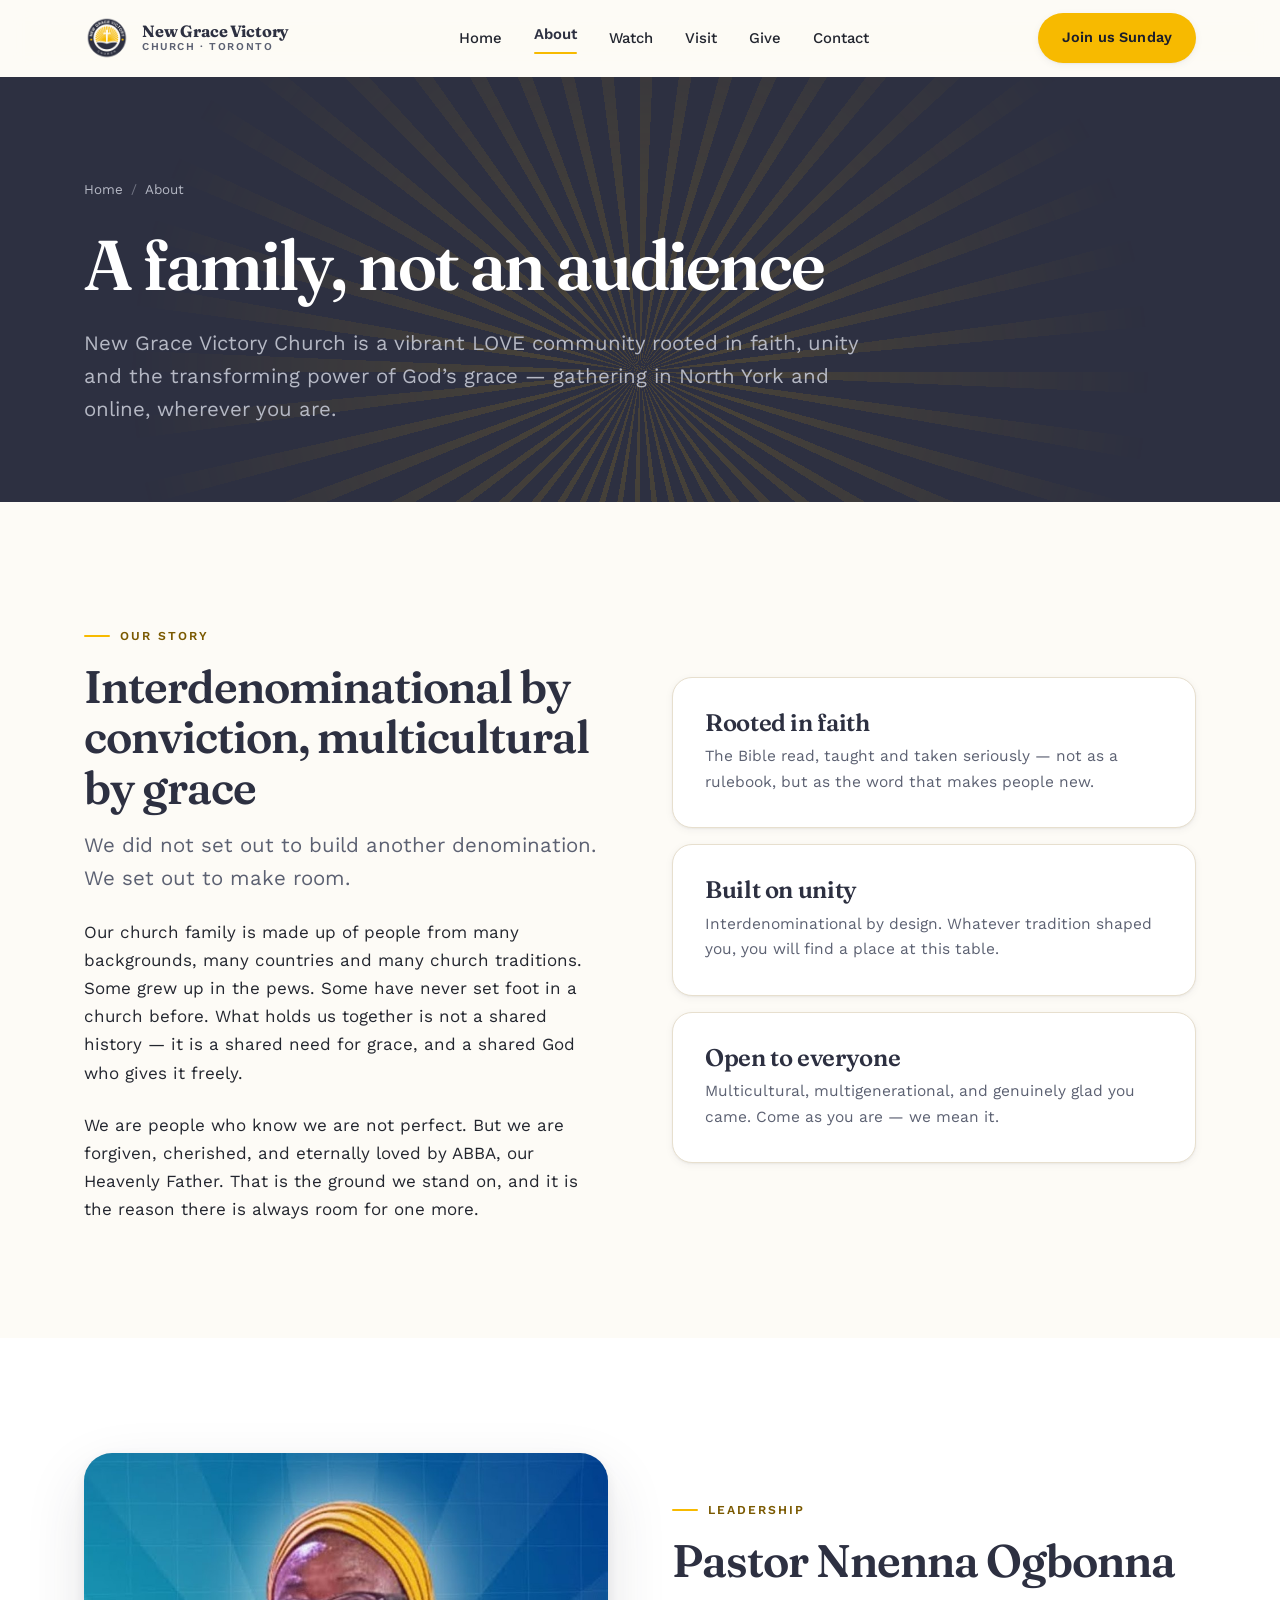
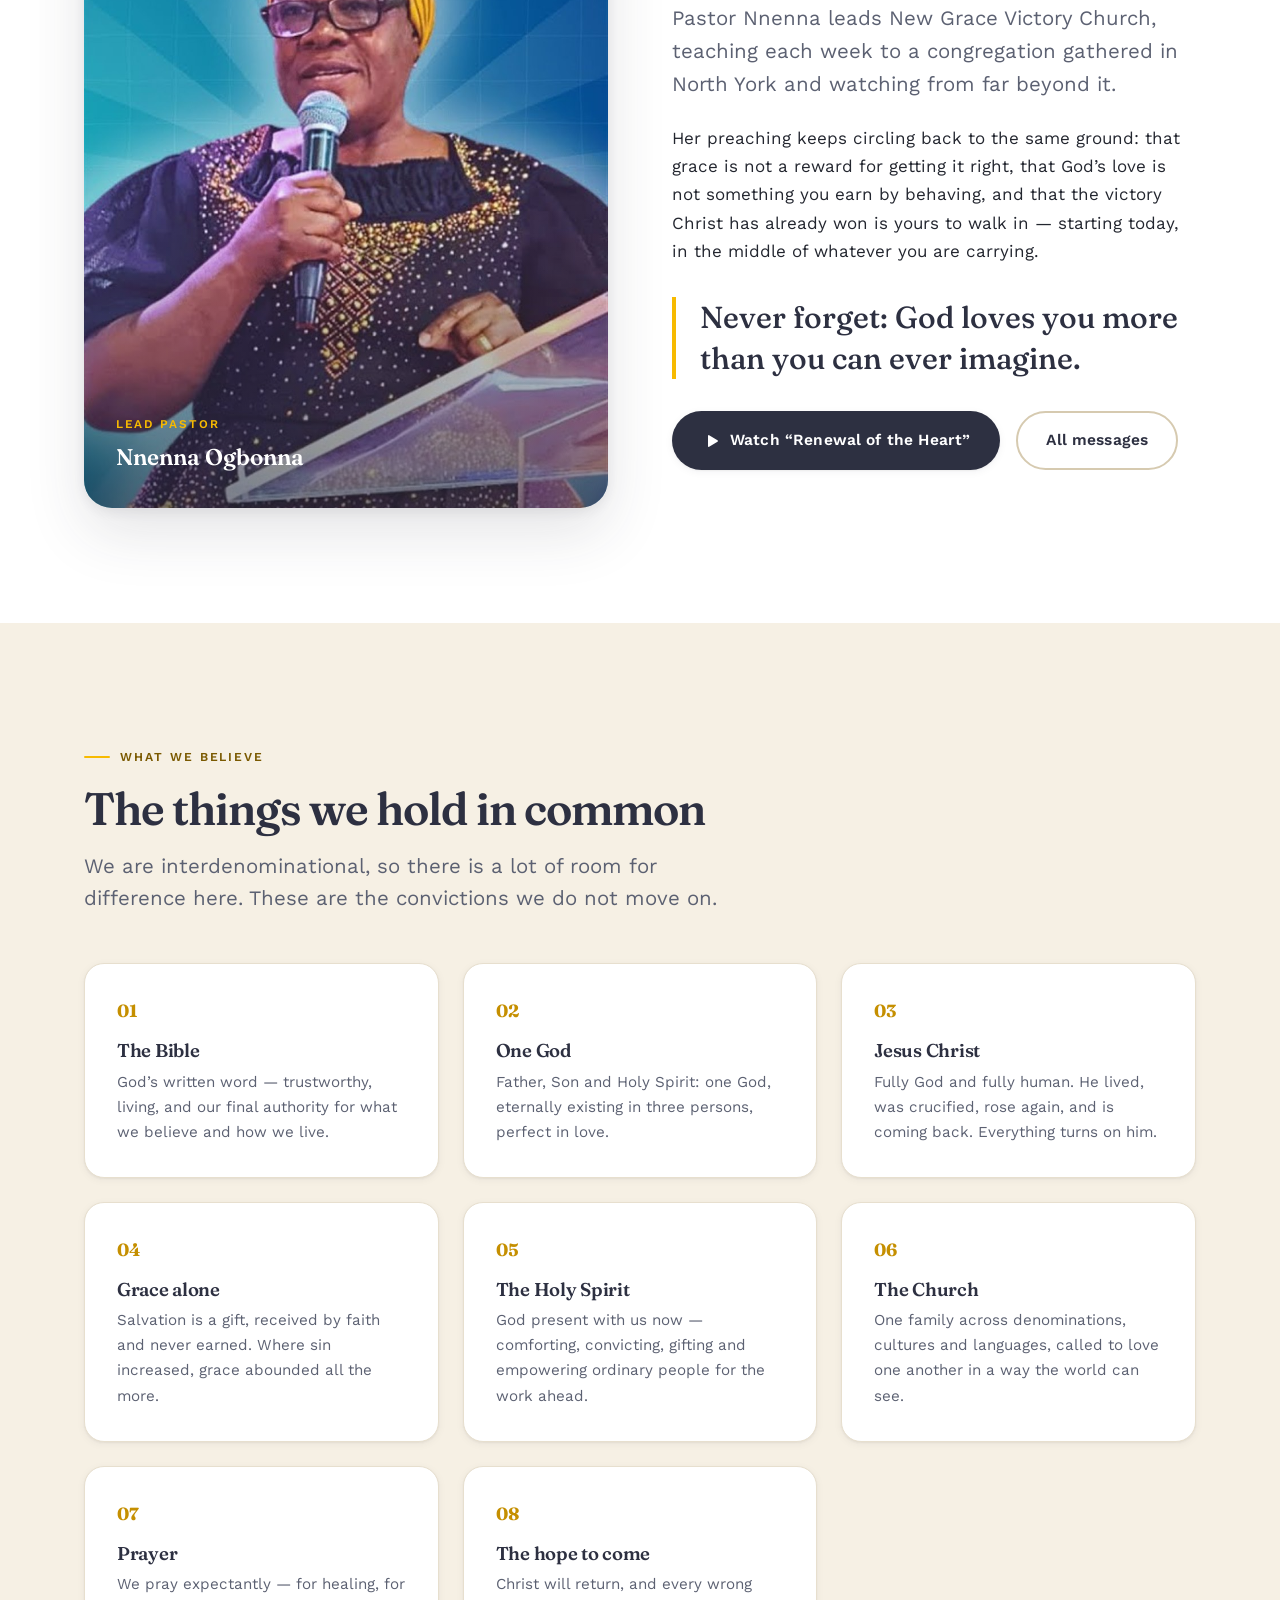
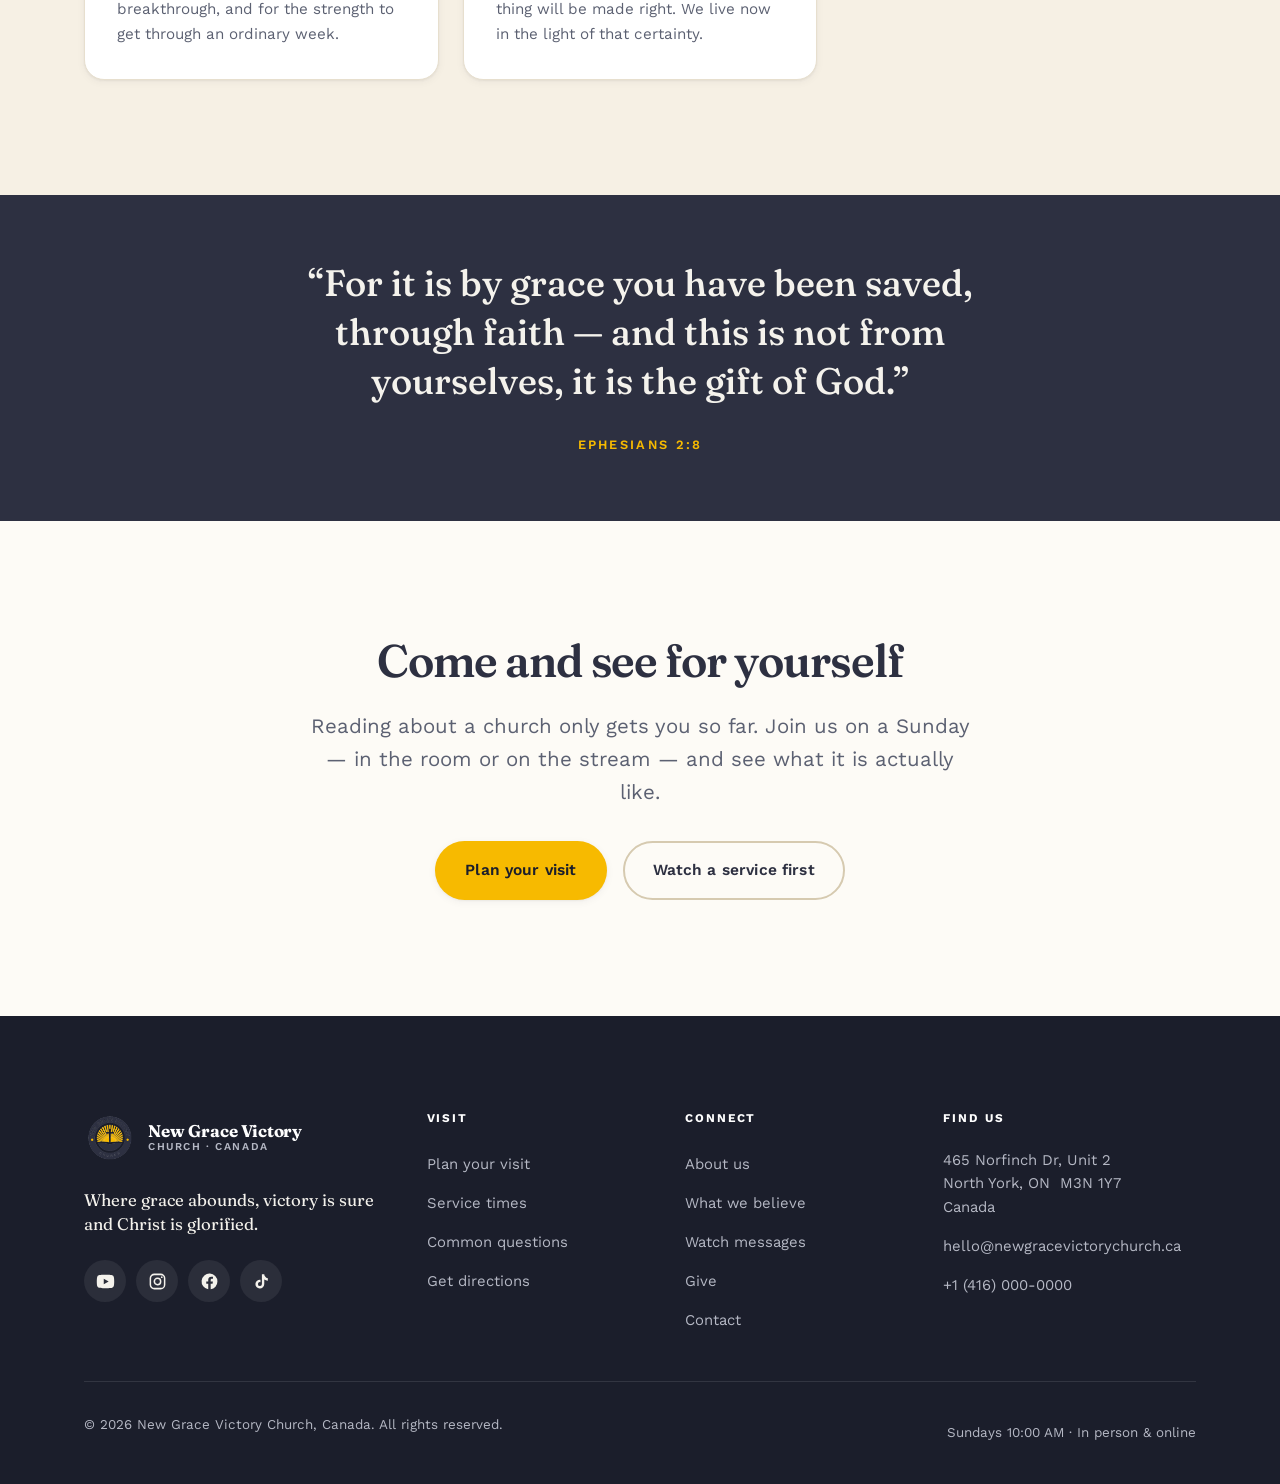
==== about.html @ 26e49e41 "Build the church a website New Grace Victory Church had four social accounts and nowhere to send som" ====
<!DOCTYPE html>
<html lang="en-CA">
<head>
<meta charset="utf-8">
<meta name="viewport" content="width=device-width, initial-scale=1">
<title>About Us | New Grace Victory Church</title>
<meta name="description" content="New Grace Victory Church is an interdenominational, multicultural family in North York, Toronto, led by Pastor Nnenna Ogbonna. Read our story and what we believe.">
<link rel="canonical" href="https://newgracevictorychurch.ca/about.html">

<meta property="og:type" content="website">
<meta property="og:site_name" content="New Grace Victory Church">
<meta property="og:title" content="About Us | New Grace Victory Church">
<meta property="og:description" content="A vibrant LOVE community rooted in faith, unity and the transforming power of God's grace - in North York, Toronto.">
<meta property="og:url" content="https://newgracevictorychurch.ca/about.html">
<meta property="og:image" content="https://newgracevictorychurch.ca/assets/og-image.jpg">
<meta name="twitter:card" content="summary_large_image">

<link rel="icon" href="assets/favicon.svg" type="image/svg+xml">
<link rel="apple-touch-icon" href="assets/logo.png">
<meta name="theme-color" content="#2D3041">

<link rel="preconnect" href="https://fonts.googleapis.com">
<link rel="preconnect" href="https://fonts.gstatic.com" crossorigin>
<link rel="stylesheet" href="https://fonts.googleapis.com/css2?family=Fraunces:opsz,wght@9..144,400;9..144,500;9..144,600;9..144,700&family=Work+Sans:wght@400;500;600;700&display=swap">
<link rel="stylesheet" href="css/styles.css">
</head>
<body>

<a class="skip-link" href="#main">Skip to content</a>

<header class="site-header">
  <div class="wrap">
    <nav class="nav" aria-label="Main">
      <a class="brand" href="index.html">
        <img src="assets/logo.png" alt="New Grace Victory Church" width="46" height="46">
        <span class="brand-text">
          <span class="brand-name">New Grace Victory</span>
          <span class="brand-sub">Church &middot; Toronto</span>
        </span>
      </a>
      <button class="nav-toggle" type="button" aria-expanded="false" aria-controls="nav-links">
        <span class="visually-hidden">Menu</span>
        <svg class="icon-open" viewBox="0 0 24 24" fill="none" stroke="currentColor" stroke-width="2" stroke-linecap="round" aria-hidden="true"><path d="M4 7h16M4 12h16M4 17h16"/></svg>
        <svg class="icon-close" viewBox="0 0 24 24" fill="none" stroke="currentColor" stroke-width="2" stroke-linecap="round" aria-hidden="true"><path d="M6 6l12 12M18 6L6 18"/></svg>
      </button>
      <ul class="nav-links" id="nav-links">
        <li><a href="index.html">Home</a></li>
        <li><a href="about.html" aria-current="page">About</a></li>
        <li><a href="sermons.html">Watch</a></li>
        <li><a href="visit.html">Visit</a></li>
        <li><a href="give.html">Give</a></li>
        <li><a href="contact.html">Contact</a></li>
        <li class="nav-mobile-cta"><a class="btn btn--gold" href="visit.html">Join us Sunday</a></li>
      </ul>
      <div class="nav-cta"><a class="btn btn--gold" href="visit.html">Join us Sunday</a></div>
    </nav>
  </div>
</header>

<main id="main">

  <section class="page-hero">
    <div class="wrap">
      <p class="crumbs"><a href="index.html">Home</a><span>/</span>About</p>
      <h1>A family, not an audience</h1>
      <p class="lede">
        New Grace Victory Church is a vibrant LOVE community rooted in faith, unity and
        the transforming power of God&rsquo;s grace &mdash; gathering in North York and
        online, wherever you are.
      </p>
    </div>
  </section>

  <!-- ============================ STORY =========================== -->
  <section class="section">
    <div class="wrap">
      <div class="split">
        <div class="reveal">
          <p class="eyebrow">Our story</p>
          <h2>Interdenominational by conviction, multicultural by grace</h2>
          <p class="lede">
            We did not set out to build another denomination. We set out to make room.
          </p>
          <p class="mt-4">
            Our church family is made up of people from many backgrounds, many countries and
            many church traditions. Some grew up in the pews. Some have never set foot in a
            church before. What holds us together is not a shared history &mdash; it is a
            shared need for grace, and a shared God who gives it freely.
          </p>
          <p class="mt-4">
            We are people who know we are not perfect. But we are forgiven, cherished, and
            eternally loved by ABBA, our Heavenly Father. That is the ground we stand on, and
            it is the reason there is always room for one more.
          </p>
        </div>

        <div class="reveal" data-delay="1">
          <div class="grid" style="gap:var(--space-3)">
            <div class="card card--hover">
              <h3>Rooted in faith</h3>
              <p>The Bible read, taught and taken seriously &mdash; not as a rulebook, but as the word that makes people new.</p>
            </div>
            <div class="card card--hover">
              <h3>Built on unity</h3>
              <p>Interdenominational by design. Whatever tradition shaped you, you will find a place at this table.</p>
            </div>
            <div class="card card--hover">
              <h3>Open to everyone</h3>
              <p>Multicultural, multigenerational, and genuinely glad you came. Come as you are &mdash; we mean it.</p>
            </div>
          </div>
        </div>
      </div>
    </div>
  </section>

  <!-- =========================== PASTOR =========================== -->
  <section class="section section--paper">
    <div class="wrap">
      <div class="split split--reverse">
        <div class="reveal">
          <p class="eyebrow">Leadership</p>
          <h2>Pastor Nnenna Ogbonna</h2>
          <p class="lede">
            Pastor Nnenna leads New Grace Victory Church, teaching each week to a congregation
            gathered in North York and watching from far beyond it.
          </p>
          <p class="mt-4">
            Her preaching keeps circling back to the same ground: that grace is not a reward
            for getting it right, that God&rsquo;s love is not something you earn by behaving,
            and that the victory Christ has already won is yours to walk in &mdash; starting today,
            in the middle of whatever you are carrying.
          </p>
          <blockquote class="pullquote mt-5">
            Never forget: God loves you more than you can ever imagine.
          </blockquote>
          <div class="btn-row mt-5">
            <a class="btn btn--navy" href="https://www.youtube.com/watch?v=hyotY_6JX_c" target="_blank" rel="noopener">
              <svg viewBox="0 0 24 24" fill="currentColor" aria-hidden="true"><path d="M8 5.14v13.72a1 1 0 0 0 1.52.86l11.14-6.86a1 1 0 0 0 0-1.72L9.52 4.28A1 1 0 0 0 8 5.14Z"/></svg>
              Watch &ldquo;Renewal of the Heart&rdquo;
            </a>
            <a class="btn btn--ghost" href="sermons.html">All messages</a>
          </div>
        </div>

        <figure class="portrait reveal" data-delay="1" style="margin:0">
          <img src="assets/pastor-nnenna.jpg"
               alt="Pastor Nnenna Ogbonna preaching, holding a microphone"
               width="922" height="1200" loading="lazy">
          <figcaption class="portrait-caption">
            <p class="role">Lead Pastor</p>
            <p class="name">Nnenna Ogbonna</p>
          </figcaption>
        </figure>
      </div>
    </div>
  </section>

  <!-- ========================== BELIEFS =========================== -->
  <section class="section section--deep" id="beliefs">
    <div class="wrap">
      <div class="section-head reveal">
        <p class="eyebrow">What we believe</p>
        <h2>The things we hold in common</h2>
        <p class="lede">
          We are interdenominational, so there is a lot of room for difference here.
          These are the convictions we do not move on.
        </p>
      </div>

      <div class="beliefs reveal" data-delay="1">
        <div class="belief">
          <h3>The Bible</h3>
          <p>God&rsquo;s written word &mdash; trustworthy, living, and our final authority for what we believe and how we live.</p>
        </div>
        <div class="belief">
          <h3>One God</h3>
          <p>Father, Son and Holy Spirit: one God, eternally existing in three persons, perfect in love.</p>
        </div>
        <div class="belief">
          <h3>Jesus Christ</h3>
          <p>Fully God and fully human. He lived, was crucified, rose again, and is coming back. Everything turns on him.</p>
        </div>
        <div class="belief">
          <h3>Grace alone</h3>
          <p>Salvation is a gift, received by faith and never earned. Where sin increased, grace abounded all the more.</p>
        </div>
        <div class="belief">
          <h3>The Holy Spirit</h3>
          <p>God present with us now &mdash; comforting, convicting, gifting and empowering ordinary people for the work ahead.</p>
        </div>
        <div class="belief">
          <h3>The Church</h3>
          <p>One family across denominations, cultures and languages, called to love one another in a way the world can see.</p>
        </div>
        <div class="belief">
          <h3>Prayer</h3>
          <p>We pray expectantly &mdash; for healing, for breakthrough, and for the strength to get through an ordinary week.</p>
        </div>
        <div class="belief">
          <h3>The hope to come</h3>
          <p>Christ will return, and every wrong thing will be made right. We live now in the light of that certainty.</p>
        </div>
      </div>
    </div>
  </section>

  <!-- ========================== SCRIPTURE ========================= -->
  <section class="section section--tight section--navy">
    <div class="wrap">
      <div class="verse reveal">
        <blockquote>
          &ldquo;For it is by grace you have been saved, through faith &mdash;
          and this is not from yourselves, it is the gift of God.&rdquo;
        </blockquote>
        <cite>Ephesians 2:8</cite>
      </div>
    </div>
  </section>

  <!-- ============================= CTA ============================ -->
  <section class="section">
    <div class="wrap wrap--narrow text-center reveal">
      <h2>Come and see for yourself</h2>
      <p class="lede mt-4">
        Reading about a church only gets you so far. Join us on a Sunday &mdash;
        in the room or on the stream &mdash; and see what it is actually like.
      </p>
      <div class="btn-row mt-5" style="justify-content:center">
        <a class="btn btn--gold" href="visit.html">Plan your visit</a>
        <a class="btn btn--ghost" href="sermons.html">Watch a service first</a>
      </div>
    </div>
  </section>

</main>

<footer class="site-footer">
  <div class="wrap">
    <div class="footer-grid">
      <div>
        <a class="footer-brand" href="index.html">
          <img src="assets/logo.png" alt="" width="52" height="52">
          <span class="brand-text">
            <span class="brand-name">New Grace Victory</span>
            <span class="brand-sub">Church &middot; Canada</span>
          </span>
        </a>
        <p class="footer-tagline">Where grace abounds, victory is sure and Christ is glorified.</p>
        <div class="socials">
          <a data-social="youtube" href="https://www.youtube.com/@NewGraceVictoryChurch" target="_blank" rel="noopener" aria-label="YouTube">
            <svg viewBox="0 0 24 24" fill="currentColor" aria-hidden="true"><path d="M23 12s0-3.9-.5-5.7a3 3 0 0 0-2.1-2.1C18.6 3.6 12 3.6 12 3.6s-6.6 0-8.4.6A3 3 0 0 0 1.5 6.3C1 8.1 1 12 1 12s0 3.9.5 5.7a3 3 0 0 0 2.1 2.1c1.8.6 8.4.6 8.4.6s6.6 0 8.4-.6a3 3 0 0 0 2.1-2.1C23 15.9 23 12 23 12ZM9.8 15.5v-7l6.2 3.5-6.2 3.5Z"/></svg>
          </a>
          <a data-social="instagram" href="https://www.instagram.com/newgracevictorychurch/" target="_blank" rel="noopener" aria-label="Instagram">
            <svg viewBox="0 0 24 24" fill="none" stroke="currentColor" stroke-width="1.9" aria-hidden="true"><rect x="3" y="3" width="18" height="18" rx="5"/><circle cx="12" cy="12" r="4"/><circle cx="17.4" cy="6.6" r="1.1" fill="currentColor" stroke="none"/></svg>
          </a>
          <a data-social="facebook" href="https://www.facebook.com/NewGraceVictoryChurch/" target="_blank" rel="noopener" aria-label="Facebook">
            <svg viewBox="0 0 24 24" fill="currentColor" aria-hidden="true"><path d="M22 12a10 10 0 1 0-11.6 9.9v-7H7.9V12h2.5V9.8c0-2.5 1.5-3.9 3.8-3.9 1.1 0 2.2.2 2.2.2v2.5h-1.3c-1.2 0-1.6.8-1.6 1.6V12h2.8l-.4 2.9h-2.4v7A10 10 0 0 0 22 12Z"/></svg>
          </a>
          <a data-social="tiktok" href="https://www.tiktok.com/@newgracevictorychurch" target="_blank" rel="noopener" aria-label="TikTok">
            <svg viewBox="0 0 24 24" fill="currentColor" aria-hidden="true"><path d="M16.6 5.8a4.8 4.8 0 0 1-1.1-3.1h-3v12.6a2.5 2.5 0 1 1-1.8-2.4V9.8a5.6 5.6 0 1 0 4.8 5.5V9.6a7.8 7.8 0 0 0 4.5 1.4V8a4.8 4.8 0 0 1-3.4-2.2Z"/></svg>
          </a>
        </div>
      </div>

      <div>
        <h4>Visit</h4>
        <ul class="footer-list">
          <li><a href="visit.html">Plan your visit</a></li>
          <li><a href="visit.html#times">Service times</a></li>
          <li><a href="visit.html#faq">Common questions</a></li>
          <li><a data-site="directions" href="https://www.google.com/maps/search/?api=1&amp;query=465+Norfinch+Dr+Unit+2,+North+York,+ON+M3N+1Y7" target="_blank" rel="noopener">Get directions</a></li>
        </ul>
      </div>

      <div>
        <h4>Connect</h4>
        <ul class="footer-list">
          <li><a href="about.html">About us</a></li>
          <li><a href="about.html#beliefs">What we believe</a></li>
          <li><a href="sermons.html">Watch messages</a></li>
          <li><a href="give.html">Give</a></li>
          <li><a href="contact.html">Contact</a></li>
        </ul>
      </div>

      <div>
        <h4>Find us</h4>
        <ul class="footer-list">
          <li>
            <address>
              465 Norfinch Dr, Unit 2<br>
              North York, ON&nbsp; M3N 1Y7<br>
              Canada
            </address>
          </li>
          <li><a data-site="email" href="mailto:hello@newgracevictorychurch.ca">hello@newgracevictorychurch.ca</a></li>
          <li><a data-site="phone" href="tel:+14160000000">+1 (416) 000-0000</a></li>
        </ul>
      </div>
    </div>

    <div class="footer-bottom">
      <p>&copy; <span data-year>2026</span> New Grace Victory Church, Canada. All rights reserved.</p>
      <p>Sundays 10:00 AM &middot; In person &amp; online</p>
    </div>
  </div>
</footer>

<script src="js/config.js"></script>
<script src="js/site.js" defer></script>
</body>
</html>
---- css/styles.css ----
/* ============================================================
   New Grace Victory Church - design system
   Brand colours sampled from the church's own logo:
   navy #2D3041, gold #F7BA00
   ============================================================ */

:root {
  /* --- brand --- */
  --navy:        #2D3041;
  --navy-900:    #1B1E2B;
  --navy-800:    #232636;
  --navy-600:    #454A63;
  --gold:        #F7BA00;
  --gold-700:    #C58F00;
  --gold-900:    #7A5900;   /* gold that passes 4.5:1 as text on cream */

  /* --- surfaces --- */
  --cream:       #FDFBF6;
  --cream-deep:  #F6F0E4;
  --paper:       #FFFFFF;

  /* --- text --- */
  --ink:         #23262F;
  --ink-muted:   #5C6172;
  --on-navy:     #F4F2EC;
  --on-navy-dim: #B5B8C4;

  /* --- lines & shadow --- */
  --line:        #E7DFCE;
  --line-strong: #D6CAB0;
  --shadow-sm:   0 1px 2px rgba(45,48,65,.06), 0 2px 8px rgba(45,48,65,.05);
  --shadow-md:   0 2px 6px rgba(45,48,65,.06), 0 12px 32px rgba(45,48,65,.09);
  --shadow-lg:   0 4px 12px rgba(45,48,65,.08), 0 24px 60px rgba(45,48,65,.13);

  /* --- type --- */
  --font-display: "Fraunces", "Iowan Old Style", Georgia, serif;
  --font-body:    "Work Sans", -apple-system, BlinkMacSystemFont, "Segoe UI", Roboto, sans-serif;

  /* --- spacing (density 4/10 - standard-generous) --- */
  --space-1: 4px;
  --space-2: 8px;
  --space-3: 16px;
  --space-4: 24px;
  --space-5: 32px;
  --space-6: 48px;
  --space-7: 64px;
  --space-8: 96px;
  --space-9: 128px;

  --radius-sm: 6px;
  --radius:    12px;
  --radius-lg: 20px;
  --radius-xl: 28px;

  --wrap: 1160px;
  --wrap-narrow: 720px;

  --ease: cubic-bezier(.22,.61,.36,1);
  --dur:  220ms;
}

/* ============================================================
   Reset / base
   ============================================================ */

*, *::before, *::after { box-sizing: border-box; }

/* Components below set display:grid/flex, which outranks the UA sheet's
   [hidden] { display: none }. Without this, hiding a form or card in JS
   does nothing at all. */
[hidden] { display: none !important; }

html {
  -webkit-text-size-adjust: 100%;
  scroll-behavior: smooth;
  scroll-padding-top: 88px;
}

body {
  margin: 0;
  background: var(--cream);
  color: var(--ink);
  font-family: var(--font-body);
  font-size: 17px;
  line-height: 1.65;
  font-weight: 400;
  -webkit-font-smoothing: antialiased;
  text-rendering: optimizeLegibility;
  overflow-x: hidden;
}

img, svg, iframe, video { max-width: 100%; display: block; }
img { height: auto; }

a { color: inherit; }

h1, h2, h3, h4 {
  font-family: var(--font-display);
  font-weight: 600;
  line-height: 1.1;
  letter-spacing: -.015em;
  color: var(--navy);
  margin: 0 0 var(--space-3);
  font-variation-settings: "SOFT" 20, "WONK" 0;
}

h1 { font-size: clamp(2.5rem, 6.2vw, 4.4rem); letter-spacing: -.028em; }
h2 { font-size: clamp(1.9rem, 3.9vw, 2.85rem); letter-spacing: -.022em; }
h3 { font-size: clamp(1.25rem, 2vw, 1.5rem); }
h4 { font-size: 1.06rem; font-family: var(--font-body); font-weight: 600; letter-spacing: 0; }

p  { margin: 0 0 var(--space-3); }
p:last-child { margin-bottom: 0; }

::selection { background: var(--gold); color: var(--navy-900); }

:focus-visible {
  outline: 3px solid var(--gold-700);
  outline-offset: 3px;
  border-radius: 3px;
}

.skip-link {
  position: absolute; left: 12px; top: -100px;
  background: var(--navy); color: #fff;
  padding: 12px 20px; border-radius: var(--radius-sm);
  z-index: 999; font-weight: 600; text-decoration: none;
  transition: top var(--dur) var(--ease);
}
.skip-link:focus { top: 12px; }

/* ============================================================
   Layout helpers
   ============================================================ */

.wrap { width: 100%; max-width: var(--wrap); margin-inline: auto; padding-inline: var(--space-4); }
.wrap--narrow { max-width: var(--wrap-narrow); }

.section { padding-block: clamp(var(--space-7), 9vw, var(--space-9)); }
.section--tight { padding-block: clamp(var(--space-6), 6vw, var(--space-7)); }
.section--paper { background: var(--paper); }
.section--deep  { background: var(--cream-deep); }
.section--navy  { background: var(--navy); color: var(--on-navy); }
.section--navy h2, .section--navy h3, .section--navy h4 { color: var(--paper); }

.eyebrow {
  display: inline-flex; align-items: center; gap: 10px;
  font-size: .76rem; font-weight: 600;
  letter-spacing: .16em; text-transform: uppercase;
  color: var(--gold-900); margin: 0 0 var(--space-3);
}
.eyebrow::before {
  content: ""; width: 26px; height: 2px;
  background: var(--gold); border-radius: 2px; flex: none;
}
.section--navy .eyebrow { color: var(--gold); }
.section--navy .eyebrow::before { background: var(--gold); }

.lede { font-size: clamp(1.08rem, 1.6vw, 1.28rem); line-height: 1.6; color: var(--ink-muted); }
.section--navy .lede { color: var(--on-navy-dim); }

.section-head { max-width: 660px; margin-bottom: var(--space-6); }
.section-head--center { margin-inline: auto; text-align: center; }
.section-head--center .eyebrow { justify-content: center; }

/* ============================================================
   Buttons
   ============================================================ */

.btn {
  display: inline-flex; align-items: center; justify-content: center; gap: 10px;
  padding: 15px 28px;
  font-family: var(--font-body); font-size: .97rem; font-weight: 600;
  letter-spacing: .01em; text-decoration: none;
  border: 2px solid transparent; border-radius: 999px;
  cursor: pointer;
  transition: background var(--dur) var(--ease), color var(--dur) var(--ease),
              border-color var(--dur) var(--ease), transform var(--dur) var(--ease),
              box-shadow var(--dur) var(--ease);
}
.btn svg { width: 18px; height: 18px; flex: none; }

.btn--gold { background: var(--gold); color: var(--navy-900); box-shadow: var(--shadow-sm); }
.btn--gold:hover { background: #FFC81F; transform: translateY(-2px); box-shadow: var(--shadow-md); }

.btn--navy { background: var(--navy); color: #fff; box-shadow: var(--shadow-sm); }
.btn--navy:hover { background: var(--navy-800); transform: translateY(-2px); box-shadow: var(--shadow-md); }

.btn--ghost { background: transparent; color: var(--navy); border-color: var(--line-strong); }
.btn--ghost:hover { border-color: var(--navy); background: rgba(45,48,65,.04); transform: translateY(-2px); }

.section--navy .btn--ghost { color: var(--paper); border-color: rgba(255,255,255,.32); }
.section--navy .btn--ghost:hover { border-color: var(--gold); background: rgba(255,255,255,.07); }

.btn-row { display: flex; flex-wrap: wrap; gap: var(--space-3); }

.link-arrow {
  display: inline-flex; align-items: center; gap: 8px;
  font-weight: 600; font-size: .95rem; text-decoration: none;
  color: var(--navy); border-bottom: 2px solid var(--gold);
  padding-bottom: 2px;
  transition: gap var(--dur) var(--ease), color var(--dur) var(--ease);
}
.link-arrow:hover { gap: 14px; color: var(--gold-900); }
.link-arrow svg { width: 16px; height: 16px; }
.section--navy .link-arrow { color: var(--paper); }
.section--navy .link-arrow:hover { color: var(--gold); }

/* ============================================================
   Header / navigation
   ============================================================ */

.site-header {
  position: sticky; top: 0; z-index: 100;
  background: rgba(253,251,246,.86);
  backdrop-filter: saturate(180%) blur(14px);
  -webkit-backdrop-filter: saturate(180%) blur(14px);
  border-bottom: 1px solid transparent;
  transition: border-color var(--dur) var(--ease), box-shadow var(--dur) var(--ease);
}
.site-header.is-stuck { border-bottom-color: var(--line); box-shadow: 0 1px 20px rgba(45,48,65,.06); }

.nav {
  display: flex; align-items: center; justify-content: space-between;
  gap: var(--space-4); min-height: 76px;
}

.brand { display: flex; align-items: center; gap: 12px; text-decoration: none; flex: none; }
.brand img { width: 46px; height: 46px; }
.brand-text { display: flex; flex-direction: column; line-height: 1.1; }
.brand-name {
  font-family: var(--font-display); font-weight: 700;
  font-size: 1.02rem; color: var(--navy); letter-spacing: -.01em;
}
.brand-sub {
  font-size: .66rem; font-weight: 600; letter-spacing: .15em;
  text-transform: uppercase; color: var(--ink-muted);
}

.nav-links { display: flex; align-items: center; gap: var(--space-1); list-style: none; margin: 0; padding: 0; }
.nav-links a {
  display: block; padding: 10px 14px;
  font-size: .93rem; font-weight: 500; text-decoration: none;
  color: var(--ink); border-radius: var(--radius-sm);
  transition: color var(--dur) var(--ease), background var(--dur) var(--ease);
}
.nav-links a:hover { color: var(--navy); background: rgba(45,48,65,.05); }
.nav-links a[aria-current="page"] { color: var(--navy); font-weight: 600; }
.nav-links a[aria-current="page"]::after {
  content: ""; display: block; height: 2px; margin-top: 5px;
  background: var(--gold); border-radius: 2px;
}

.nav-cta { flex: none; }
.nav-cta .btn { padding: 11px 22px; font-size: .9rem; }

/* The in-menu CTA is for the mobile drawer only - .nav-cta covers desktop */
.nav-links .nav-mobile-cta { display: none; }

.nav-toggle {
  display: none; width: 46px; height: 46px;
  align-items: center; justify-content: center;
  background: transparent; border: 1px solid var(--line-strong);
  border-radius: var(--radius-sm); cursor: pointer; color: var(--navy);
}
.nav-toggle svg { width: 22px; height: 22px; }
.nav-toggle .icon-close { display: none; }
.nav-toggle[aria-expanded="true"] .icon-close { display: block; }
.nav-toggle[aria-expanded="true"] .icon-open  { display: none; }

@media (max-width: 900px) {
  .nav-toggle { display: flex; }
  .nav-cta { display: none; }
  .nav-links {
    position: fixed; inset: 76px 0 auto 0;
    flex-direction: column; align-items: stretch; gap: 0;
    background: var(--cream); border-bottom: 1px solid var(--line);
    padding: var(--space-3) var(--space-4) var(--space-5);
    box-shadow: var(--shadow-lg);
    transform: translateY(-8px); opacity: 0; pointer-events: none;
    transition: transform var(--dur) var(--ease), opacity var(--dur) var(--ease);
  }
  .nav-links.is-open { transform: none; opacity: 1; pointer-events: auto; }
  .nav-links a { padding: 15px 4px; font-size: 1.06rem; border-bottom: 1px solid var(--line); }
  .nav-links a[aria-current="page"]::after { display: none; }
  .nav-links li:last-child a { border-bottom: 0; }
  .nav-links .nav-mobile-cta { margin-top: var(--space-3); }
  .nav-links .nav-mobile-cta .btn { width: 100%; }
  .nav-links .nav-mobile-cta a { border-bottom: 0; }
}

/* ============================================================
   Hero
   ============================================================ */

.hero { position: relative; overflow: hidden; background: var(--cream); }

/* sunburst - the motif from the church's own logo */
.hero-rays {
  position: absolute; left: 50%; top: -18%;
  width: min(1500px, 165vw); aspect-ratio: 1;
  transform: translateX(-50%);
  pointer-events: none; z-index: 0;
  opacity: .5;
  -webkit-mask-image: radial-gradient(circle at 50% 42%, #000 0%, #000 26%, transparent 68%);
          mask-image: radial-gradient(circle at 50% 42%, #000 0%, #000 26%, transparent 68%);
}
.hero-rays::before {
  content: ""; position: absolute; inset: 0; border-radius: 50%;
  background: repeating-conic-gradient(
    from 0deg at 50% 50%,
    rgba(247,186,0,.22) 0deg 2.6deg,
    transparent 2.6deg 7.2deg
  );
  animation: slow-turn 200s linear infinite;
}
@keyframes slow-turn { to { transform: rotate(360deg); } }

.hero-glow {
  position: absolute; left: 50%; top: -10%;
  width: min(880px, 110vw); aspect-ratio: 1; transform: translateX(-50%);
  background: radial-gradient(circle, rgba(247,186,0,.20) 0%, rgba(247,186,0,.06) 42%, transparent 70%);
  pointer-events: none; z-index: 0;
}

.hero-inner {
  position: relative; z-index: 1;
  padding-block: clamp(var(--space-7), 11vw, 150px) clamp(var(--space-7), 8vw, var(--space-8));
  text-align: center;
}
.hero-inner .eyebrow { justify-content: center; }

.hero h1 { max-width: 15ch; margin-inline: auto; }
.hero h1 em {
  font-style: normal; color: var(--gold-700);
  font-variation-settings: "SOFT" 60, "WONK" 1;
}
.hero .lede { max-width: 56ch; margin: var(--space-4) auto var(--space-5); }
.hero .btn-row { justify-content: center; }

/* facts bar under hero */
.facts {
  position: relative; z-index: 1;
  display: grid; grid-template-columns: repeat(3, 1fr);
  gap: 1px; background: var(--line);
  border-block: 1px solid var(--line);
}
.facts > div { background: var(--cream); padding: var(--space-4) var(--space-3); text-align: center; }
.facts dt {
  font-size: .7rem; font-weight: 600; letter-spacing: .16em;
  text-transform: uppercase; color: var(--ink-muted); margin-bottom: 6px;
}
.facts dd {
  margin: 0; font-family: var(--font-display); font-size: 1.14rem;
  font-weight: 600; color: var(--navy); line-height: 1.3;
}
.facts dd small { display: block; font-family: var(--font-body); font-size: .8rem; font-weight: 400; color: var(--ink-muted); margin-top: 2px; }
@media (max-width: 720px) {
  .facts { grid-template-columns: 1fr; }
}

/* page hero (interior pages) */
.page-hero {
  position: relative; overflow: hidden;
  background: var(--navy); color: var(--on-navy);
  padding-block: clamp(var(--space-7), 8vw, 120px) clamp(var(--space-6), 6vw, var(--space-8));
}
.page-hero::before {
  content: ""; position: absolute; left: 50%; top: -60%;
  width: min(1100px, 140vw); aspect-ratio: 1; transform: translateX(-50%);
  background: repeating-conic-gradient(from 0deg at 50% 50%,
    rgba(247,186,0,.13) 0deg 2.4deg, transparent 2.4deg 7.5deg);
  border-radius: 50%;
  -webkit-mask-image: radial-gradient(circle at 50% 50%, #000 12%, transparent 66%);
          mask-image: radial-gradient(circle at 50% 50%, #000 12%, transparent 66%);
  pointer-events: none;
}
.page-hero .wrap { position: relative; z-index: 1; }
.page-hero h1 { color: var(--paper); max-width: 18ch; }
.page-hero .lede { color: var(--on-navy-dim); max-width: 60ch; margin-top: var(--space-4); }

.crumbs { font-size: .84rem; color: var(--on-navy-dim); margin-bottom: var(--space-4); }
.crumbs a { color: var(--on-navy-dim); text-decoration: none; }
.crumbs a:hover { color: var(--gold); }
.crumbs span { opacity: .5; margin-inline: 8px; }

/* ============================================================
   Cards
   ============================================================ */

.grid { display: grid; gap: var(--space-4); }
.grid--3 { grid-template-columns: repeat(auto-fit, minmax(280px, 1fr)); }
.grid--2 { grid-template-columns: repeat(auto-fit, minmax(320px, 1fr)); }

.card {
  background: var(--paper);
  border: 1px solid var(--line);
  border-radius: var(--radius-lg);
  padding: var(--space-5);
  box-shadow: var(--shadow-sm);
  transition: transform var(--dur) var(--ease), box-shadow var(--dur) var(--ease), border-color var(--dur) var(--ease);
}
a.card { text-decoration: none; display: block; }
a.card:hover, .card--hover:hover {
  transform: translateY(-4px);
  box-shadow: var(--shadow-md);
  border-color: var(--line-strong);
}
.card h3 { margin-bottom: var(--space-2); }
.card p { color: var(--ink-muted); font-size: .97rem; }

.card-icon {
  width: 52px; height: 52px; border-radius: 14px;
  display: grid; place-items: center;
  background: linear-gradient(140deg, rgba(247,186,0,.20), rgba(247,186,0,.07));
  color: var(--gold-900); margin-bottom: var(--space-4);
}
.card-icon svg { width: 25px; height: 25px; }

.card--navy { background: var(--navy); border-color: var(--navy); color: var(--on-navy); }
.card--navy h3 { color: var(--paper); }
.card--navy p { color: var(--on-navy-dim); }
.card--navy .card-icon { background: rgba(247,186,0,.16); color: var(--gold); }

/* ============================================================
   Split (image + text)
   ============================================================ */

.split {
  display: grid; gap: clamp(var(--space-5), 5vw, var(--space-7));
  grid-template-columns: repeat(auto-fit, minmax(330px, 1fr));
  align-items: center;
}
.split--reverse > :first-child { order: 2; }
@media (max-width: 780px) { .split--reverse > :first-child { order: 0; } }

.portrait {
  position: relative; border-radius: var(--radius-xl); overflow: hidden;
  background: var(--cream-deep); box-shadow: var(--shadow-lg);
  aspect-ratio: 4 / 5;
}
.portrait img { width: 100%; height: 100%; object-fit: cover; object-position: center 22%; }
.portrait::after {
  content: ""; position: absolute; inset: 0;
  background: linear-gradient(to top, rgba(27,30,43,.55), transparent 46%);
}
.portrait-caption {
  position: absolute; left: 0; right: 0; bottom: 0; z-index: 2;
  padding: var(--space-5); color: #fff;
}
.portrait-caption .name { font-family: var(--font-display); font-size: 1.42rem; font-weight: 600; }
.portrait-caption .role {
  font-size: .74rem; font-weight: 600; letter-spacing: .16em;
  text-transform: uppercase; color: var(--gold); margin-bottom: 4px;
}

.pullquote {
  font-family: var(--font-display); font-size: clamp(1.35rem, 2.6vw, 1.9rem);
  line-height: 1.35; color: var(--navy); font-weight: 500;
  border-left: 4px solid var(--gold); padding-left: var(--space-4);
  margin: 0 0 var(--space-4);
  font-variation-settings: "SOFT" 40, "WONK" 1;
}
.section--navy .pullquote { color: var(--paper); }

/* ============================================================
   Verse band
   ============================================================ */

.verse {
  text-align: center; max-width: 780px; margin-inline: auto;
}
.verse blockquote {
  margin: 0 0 var(--space-4);
  font-family: var(--font-display);
  font-size: clamp(1.45rem, 3.4vw, 2.3rem);
  line-height: 1.32; font-weight: 500;
  font-variation-settings: "SOFT" 50, "WONK" 1;
}
.verse cite {
  font-style: normal; font-size: .8rem; font-weight: 600;
  letter-spacing: .18em; text-transform: uppercase; color: var(--gold);
}

/* ============================================================
   Sermons
   ============================================================ */

.video-frame {
  position: relative; border-radius: var(--radius-lg); overflow: hidden;
  background: var(--navy-900); box-shadow: var(--shadow-lg);
  aspect-ratio: 16 / 9;
}
.video-frame iframe { position: absolute; inset: 0; width: 100%; height: 100%; border: 0; }

.sermon-grid { display: grid; gap: var(--space-4); grid-template-columns: repeat(auto-fill, minmax(288px, 1fr)); }

.sermon {
  display: flex; flex-direction: column;
  background: var(--paper); border: 1px solid var(--line);
  border-radius: var(--radius); overflow: hidden;
  text-decoration: none; box-shadow: var(--shadow-sm);
  transition: transform var(--dur) var(--ease), box-shadow var(--dur) var(--ease);
}
.sermon:hover { transform: translateY(-4px); box-shadow: var(--shadow-md); }
.sermon-thumb { position: relative; aspect-ratio: 16 / 9; background: var(--navy-800); overflow: hidden; }
.sermon-thumb img { width: 100%; height: 100%; object-fit: cover; transition: transform 400ms var(--ease); }
.sermon:hover .sermon-thumb img { transform: scale(1.04); }
.sermon-play {
  position: absolute; inset: 0; display: grid; place-items: center;
  background: linear-gradient(to top, rgba(27,30,43,.45), rgba(27,30,43,.05));
}
.sermon-play span {
  width: 52px; height: 52px; border-radius: 50%;
  background: var(--gold); color: var(--navy-900);
  display: grid; place-items: center;
  box-shadow: 0 6px 20px rgba(27,30,43,.35);
  transition: transform var(--dur) var(--ease);
}
.sermon:hover .sermon-play span { transform: scale(1.1); }
.sermon-play svg { width: 20px; height: 20px; margin-left: 3px; }
.sermon-body { padding: var(--space-4); display: flex; flex-direction: column; gap: 6px; flex: 1; }
.sermon-date {
  font-size: .72rem; font-weight: 600; letter-spacing: .14em;
  text-transform: uppercase; color: var(--gold-900);
}
.sermon-title {
  font-family: var(--font-display); font-size: 1.08rem; font-weight: 600;
  color: var(--navy); line-height: 1.28; margin: 0;
}
.sermon-meta { font-size: .85rem; color: var(--ink-muted); margin-top: auto; padding-top: 8px; }

/* Compact row list - used beside a large featured player, where three
   identical livestream thumbnails would just be noise */
.sermon-list { display: grid; gap: var(--space-2); }
.sermon-row {
  display: flex; align-items: center; gap: var(--space-3);
  padding: var(--space-3); text-decoration: none;
  background: var(--paper); border: 1px solid var(--line);
  border-radius: var(--radius);
  transition: transform var(--dur) var(--ease), border-color var(--dur) var(--ease), box-shadow var(--dur) var(--ease);
}
.sermon-row:hover { transform: translateX(4px); border-color: var(--line-strong); box-shadow: var(--shadow-sm); }
.sermon-row-mark {
  flex: none; width: 42px; height: 42px; border-radius: 50%;
  display: grid; place-items: center;
  background: rgba(247,186,0,.16); color: var(--gold-900);
}
.sermon-row-mark svg { width: 16px; height: 16px; margin-left: 2px; }
.sermon-row:hover .sermon-row-mark { background: var(--gold); color: var(--navy-900); }
.sermon-row-body { min-width: 0; }
.sermon-row-body .sermon-title { font-size: 1rem; }
.sermon-row-body .sermon-date { font-size: .7rem; }

.featured-caption {
  display: flex; flex-wrap: wrap; align-items: baseline; gap: var(--space-2) var(--space-3);
  margin-top: var(--space-3);
}
.featured-caption h3 { margin: 0; font-size: 1.3rem; }
.featured-caption .sermon-date { margin: 0; }

.live-badge {
  display: inline-flex; align-items: center; gap: 8px;
  padding: 6px 14px; border-radius: 999px;
  background: rgba(220,38,38,.1); color: #B91C1C;
  font-size: .74rem; font-weight: 700; letter-spacing: .12em; text-transform: uppercase;
}
.live-badge::before {
  content: ""; width: 8px; height: 8px; border-radius: 50%;
  background: #DC2626; animation: pulse-dot 1.8s ease-in-out infinite;
}
@keyframes pulse-dot { 0%,100% { opacity: 1; } 50% { opacity: .35; } }

/* ============================================================
   Times / info list
   ============================================================ */

.times { display: grid; gap: var(--space-3); }
.time-row {
  display: flex; flex-wrap: wrap; align-items: baseline; gap: var(--space-3);
  padding: var(--space-4) 0; border-bottom: 1px solid var(--line);
}
.time-row:last-child { border-bottom: 0; }
.time-when {
  font-family: var(--font-display); font-size: 1.5rem; font-weight: 600;
  color: var(--navy); min-width: 190px;
}
.time-what { flex: 1; min-width: 200px; }
.time-what strong { display: block; color: var(--navy); font-weight: 600; }
.time-what span { color: var(--ink-muted); font-size: .93rem; }
.section--navy .time-row { border-color: rgba(255,255,255,.14); }
.section--navy .time-when, .section--navy .time-what strong { color: var(--paper); }
.section--navy .time-what span { color: var(--on-navy-dim); }

/* ============================================================
   Map
   ============================================================ */

.map-frame {
  border-radius: var(--radius-lg); overflow: hidden;
  border: 1px solid var(--line); box-shadow: var(--shadow-md);
  min-height: 380px; background: var(--cream-deep);
}
.map-frame iframe { width: 100%; height: 100%; min-height: 380px; border: 0; display: block; }

.address-card {
  background: var(--paper); border: 1px solid var(--line);
  border-radius: var(--radius-lg); padding: var(--space-5);
  box-shadow: var(--shadow-sm);
}
.address-card address { font-style: normal; font-size: 1.08rem; line-height: 1.6; color: var(--navy); }

/* ============================================================
   FAQ
   ============================================================ */

.faq { border-top: 1px solid var(--line); }
.faq details {
  border-bottom: 1px solid var(--line);
}
.faq summary {
  display: flex; align-items: center; justify-content: space-between; gap: var(--space-3);
  padding: var(--space-4) 0; cursor: pointer; list-style: none;
  font-family: var(--font-display); font-size: 1.14rem; font-weight: 600;
  color: var(--navy);
  transition: color var(--dur) var(--ease);
}
.faq summary::-webkit-details-marker { display: none; }
.faq summary:hover { color: var(--gold-900); }
.faq summary::after {
  content: ""; flex: none; width: 12px; height: 12px;
  border-right: 2px solid var(--gold-700); border-bottom: 2px solid var(--gold-700);
  transform: rotate(45deg) translate(-3px, -3px);
  transition: transform var(--dur) var(--ease);
}
.faq details[open] summary::after { transform: rotate(-135deg) translate(-3px, -3px); }
.faq details > div { padding-bottom: var(--space-4); color: var(--ink-muted); max-width: 68ch; }

/* ============================================================
   Forms
   ============================================================ */

.form { display: grid; gap: var(--space-4); }
.field { display: grid; gap: 7px; }
.field label { font-size: .88rem; font-weight: 600; color: var(--navy); }
.field .hint { font-size: .82rem; color: var(--ink-muted); font-weight: 400; }
.field input, .field select, .field textarea {
  width: 100%; padding: 14px 16px;
  font-family: var(--font-body); font-size: 1rem; color: var(--ink);
  background: var(--paper); border: 1px solid var(--line-strong);
  border-radius: var(--radius-sm);
  transition: border-color var(--dur) var(--ease), box-shadow var(--dur) var(--ease);
}
.field textarea { min-height: 150px; resize: vertical; }
.field input:hover, .field textarea:hover, .field select:hover { border-color: var(--navy-600); }
.field input:focus, .field textarea:focus, .field select:focus {
  outline: none; border-color: var(--gold-700);
  box-shadow: 0 0 0 3px rgba(247,186,0,.2);
}
.field-error { font-size: .85rem; color: #B91C1C; font-weight: 500; }
.field.has-error input, .field.has-error textarea { border-color: #DC2626; }

.form-note { font-size: .87rem; color: var(--ink-muted); }
.form-status {
  padding: var(--space-4); border-radius: var(--radius);
  font-weight: 500; font-size: .95rem;
}
.form-status--ok  { background: rgba(22,163,74,.1);  color: #15803D; border: 1px solid rgba(22,163,74,.25); }
.form-status--err { background: rgba(220,38,38,.08); color: #B91C1C; border: 1px solid rgba(220,38,38,.22); }

.honeypot { position: absolute; left: -9999px; width: 1px; height: 1px; overflow: hidden; }

/* ============================================================
   Give
   ============================================================ */

.give-option {
  display: grid; grid-template-columns: auto 1fr; gap: var(--space-4);
  align-items: start;
  background: var(--paper); border: 1px solid var(--line);
  border-radius: var(--radius-lg); padding: var(--space-5);
  box-shadow: var(--shadow-sm);
}
.give-option .card-icon { margin-bottom: 0; }
.give-option h3 { margin-bottom: 6px; }
.give-option p { color: var(--ink-muted); font-size: .96rem; }
.give-value {
  display: inline-block; margin-top: 10px;
  font-family: ui-monospace, "SF Mono", Menlo, Consolas, monospace;
  font-size: .95rem; background: var(--cream-deep);
  border: 1px dashed var(--line-strong); border-radius: var(--radius-sm);
  padding: 8px 14px; color: var(--navy); word-break: break-all;
}
@media (max-width: 520px) { .give-option { grid-template-columns: 1fr; } }

/* ============================================================
   Beliefs list
   ============================================================ */

.beliefs { display: grid; gap: var(--space-4); grid-template-columns: repeat(auto-fit, minmax(300px, 1fr)); counter-reset: belief; }
.belief {
  padding: var(--space-5); background: var(--paper);
  border: 1px solid var(--line); border-radius: var(--radius-lg);
  box-shadow: var(--shadow-sm);
}
.belief::before {
  counter-increment: belief; content: counter(belief, decimal-leading-zero);
  display: block; font-family: var(--font-display); font-size: 1.1rem;
  font-weight: 700; color: var(--gold-700); margin-bottom: var(--space-3);
}
.belief h3 { font-size: 1.16rem; margin-bottom: var(--space-2); }
.belief p { font-size: .95rem; color: var(--ink-muted); margin: 0; }

/* ============================================================
   Footer
   ============================================================ */

.site-footer { background: var(--navy-900); color: var(--on-navy-dim); padding-block: var(--space-8) var(--space-5); }
.footer-grid {
  display: grid; gap: var(--space-6);
  grid-template-columns: 1.4fr 1fr 1fr 1.2fr;
  padding-bottom: var(--space-6);
  border-bottom: 1px solid rgba(255,255,255,.1);
}
@media (max-width: 900px) { .footer-grid { grid-template-columns: 1fr 1fr; } }
@media (max-width: 560px) { .footer-grid { grid-template-columns: 1fr; } }

.footer-brand { display: flex; align-items: center; gap: 12px; margin-bottom: var(--space-4); text-decoration: none; }
.footer-brand img { width: 52px; height: 52px; }
.footer-brand .brand-name { color: var(--paper); font-size: 1.06rem; }
.footer-brand .brand-sub { color: var(--on-navy-dim); }

.footer-tagline { font-family: var(--font-display); font-size: 1.05rem; color: var(--on-navy); line-height: 1.45; max-width: 34ch; }

.site-footer h4 {
  color: var(--paper); font-size: .74rem; font-weight: 700;
  letter-spacing: .16em; text-transform: uppercase; margin-bottom: var(--space-4);
}
.footer-list { list-style: none; margin: 0; padding: 0; display: grid; gap: 11px; }
.footer-list a, .footer-list span { color: var(--on-navy-dim); text-decoration: none; font-size: .93rem; transition: color var(--dur) var(--ease); }
.footer-list a:hover { color: var(--gold); }
.footer-list address { font-style: normal; font-size: .93rem; line-height: 1.6; }

.socials { display: flex; gap: 10px; margin-top: var(--space-4); }
.socials a {
  width: 42px; height: 42px; border-radius: 50%;
  display: grid; place-items: center;
  background: rgba(255,255,255,.07); color: var(--on-navy);
  transition: background var(--dur) var(--ease), color var(--dur) var(--ease), transform var(--dur) var(--ease);
}
.socials a:hover { background: var(--gold); color: var(--navy-900); transform: translateY(-3px); }
.socials svg { width: 19px; height: 19px; }

.footer-bottom {
  display: flex; flex-wrap: wrap; gap: var(--space-3) var(--space-5);
  justify-content: space-between; align-items: center;
  padding-top: var(--space-5); font-size: .84rem;
}
.footer-bottom a { color: var(--on-navy-dim); text-decoration: none; }
.footer-bottom a:hover { color: var(--gold); }

/* ============================================================
   Reveal on scroll
   ============================================================ */

.reveal { opacity: 0; transform: translateY(18px); }
.reveal.is-in {
  opacity: 1; transform: none;
  transition: opacity 620ms var(--ease), transform 620ms var(--ease);
}
.reveal.is-in[data-delay="1"] { transition-delay: 80ms; }
.reveal.is-in[data-delay="2"] { transition-delay: 160ms; }
.reveal.is-in[data-delay="3"] { transition-delay: 240ms; }
.reveal.is-in[data-delay="4"] { transition-delay: 320ms; }

@media (prefers-reduced-motion: reduce) {
  html { scroll-behavior: auto; }
  *, *::before, *::after {
    animation-duration: .001ms !important;
    animation-iteration-count: 1 !important;
    transition-duration: .001ms !important;
  }
  .reveal { opacity: 1; transform: none; }
  .hero-rays::before { animation: none; }
}

/* ============================================================
   Utilities
   ============================================================ */

.stack-sm > * + * { margin-top: var(--space-3); }
.stack    > * + * { margin-top: var(--space-4); }
.stack-lg > * + * { margin-top: var(--space-6); }
.text-center { text-align: center; }
.mt-6 { margin-top: var(--space-6); }
.mt-5 { margin-top: var(--space-5); }
.mt-4 { margin-top: var(--space-4); }
.visually-hidden {
  position: absolute; width: 1px; height: 1px; padding: 0; margin: -1px;
  overflow: hidden; clip: rect(0 0 0 0); white-space: nowrap; border: 0;
}
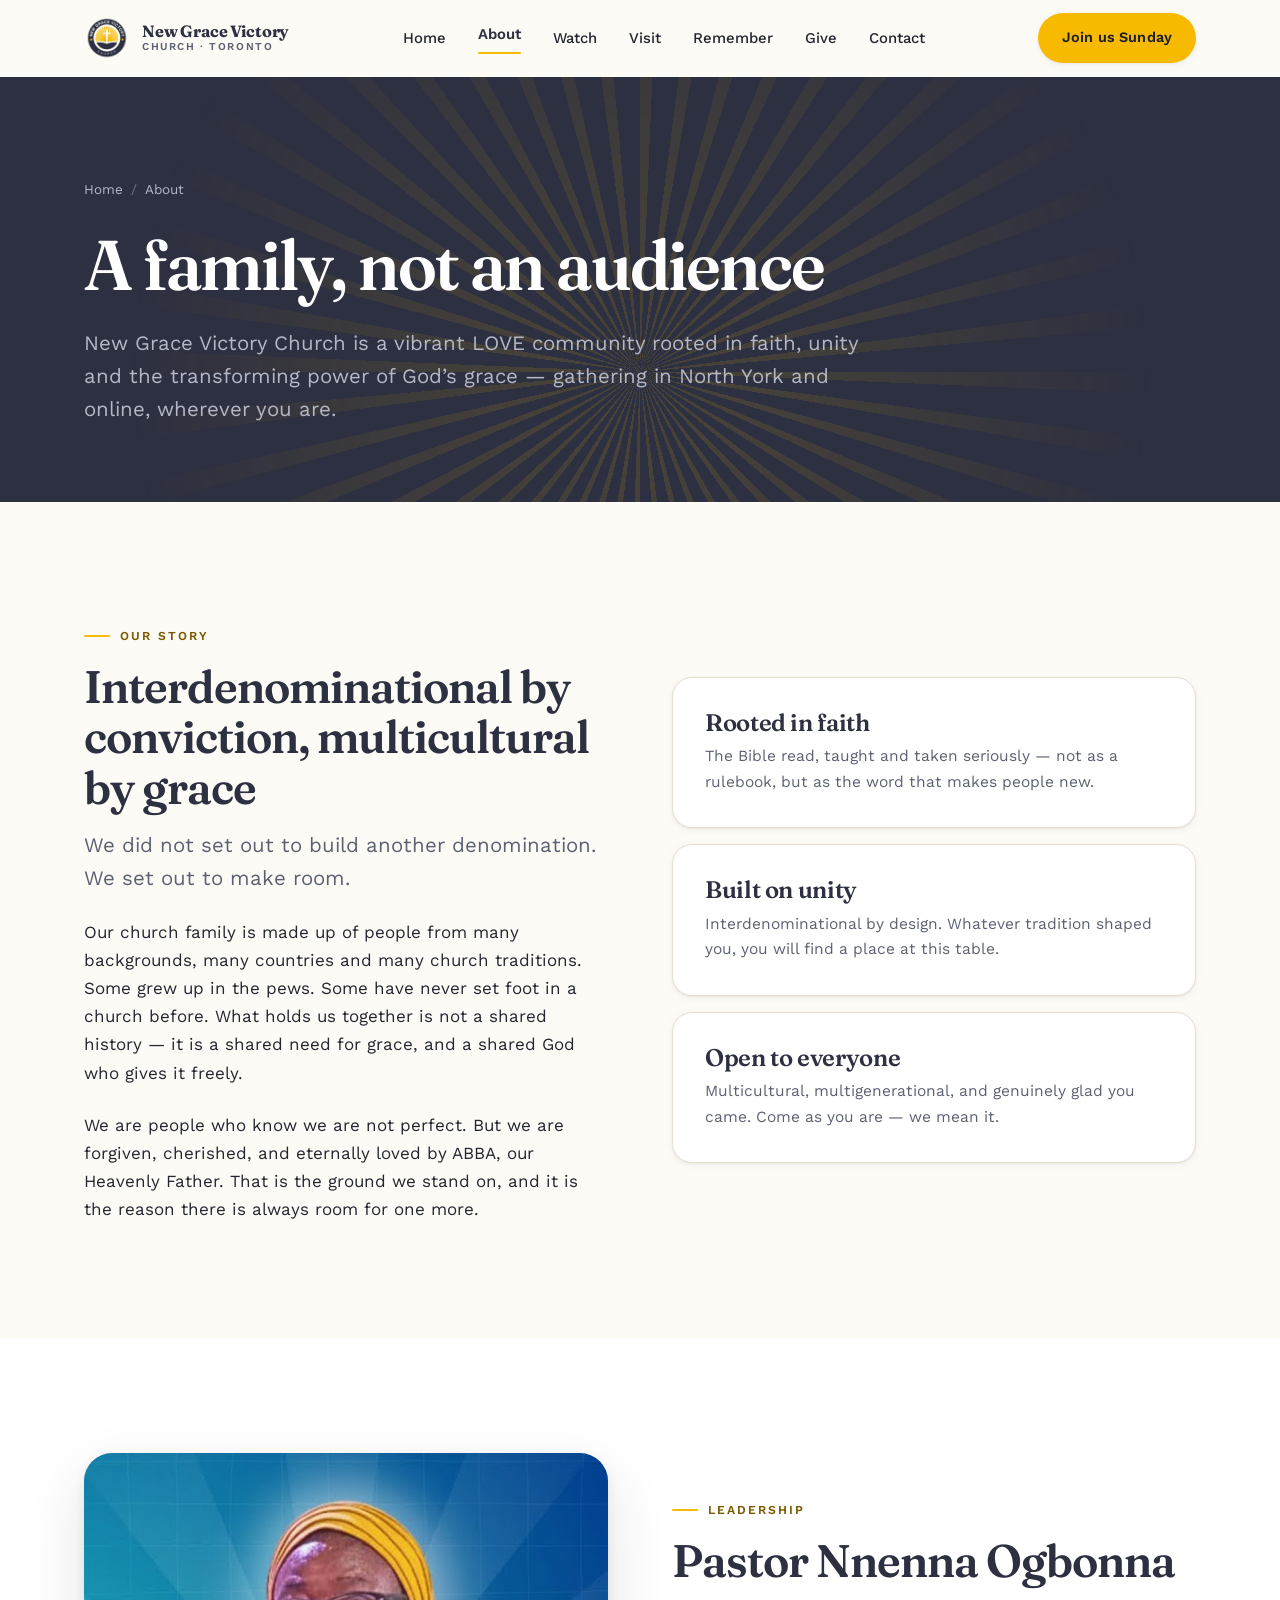
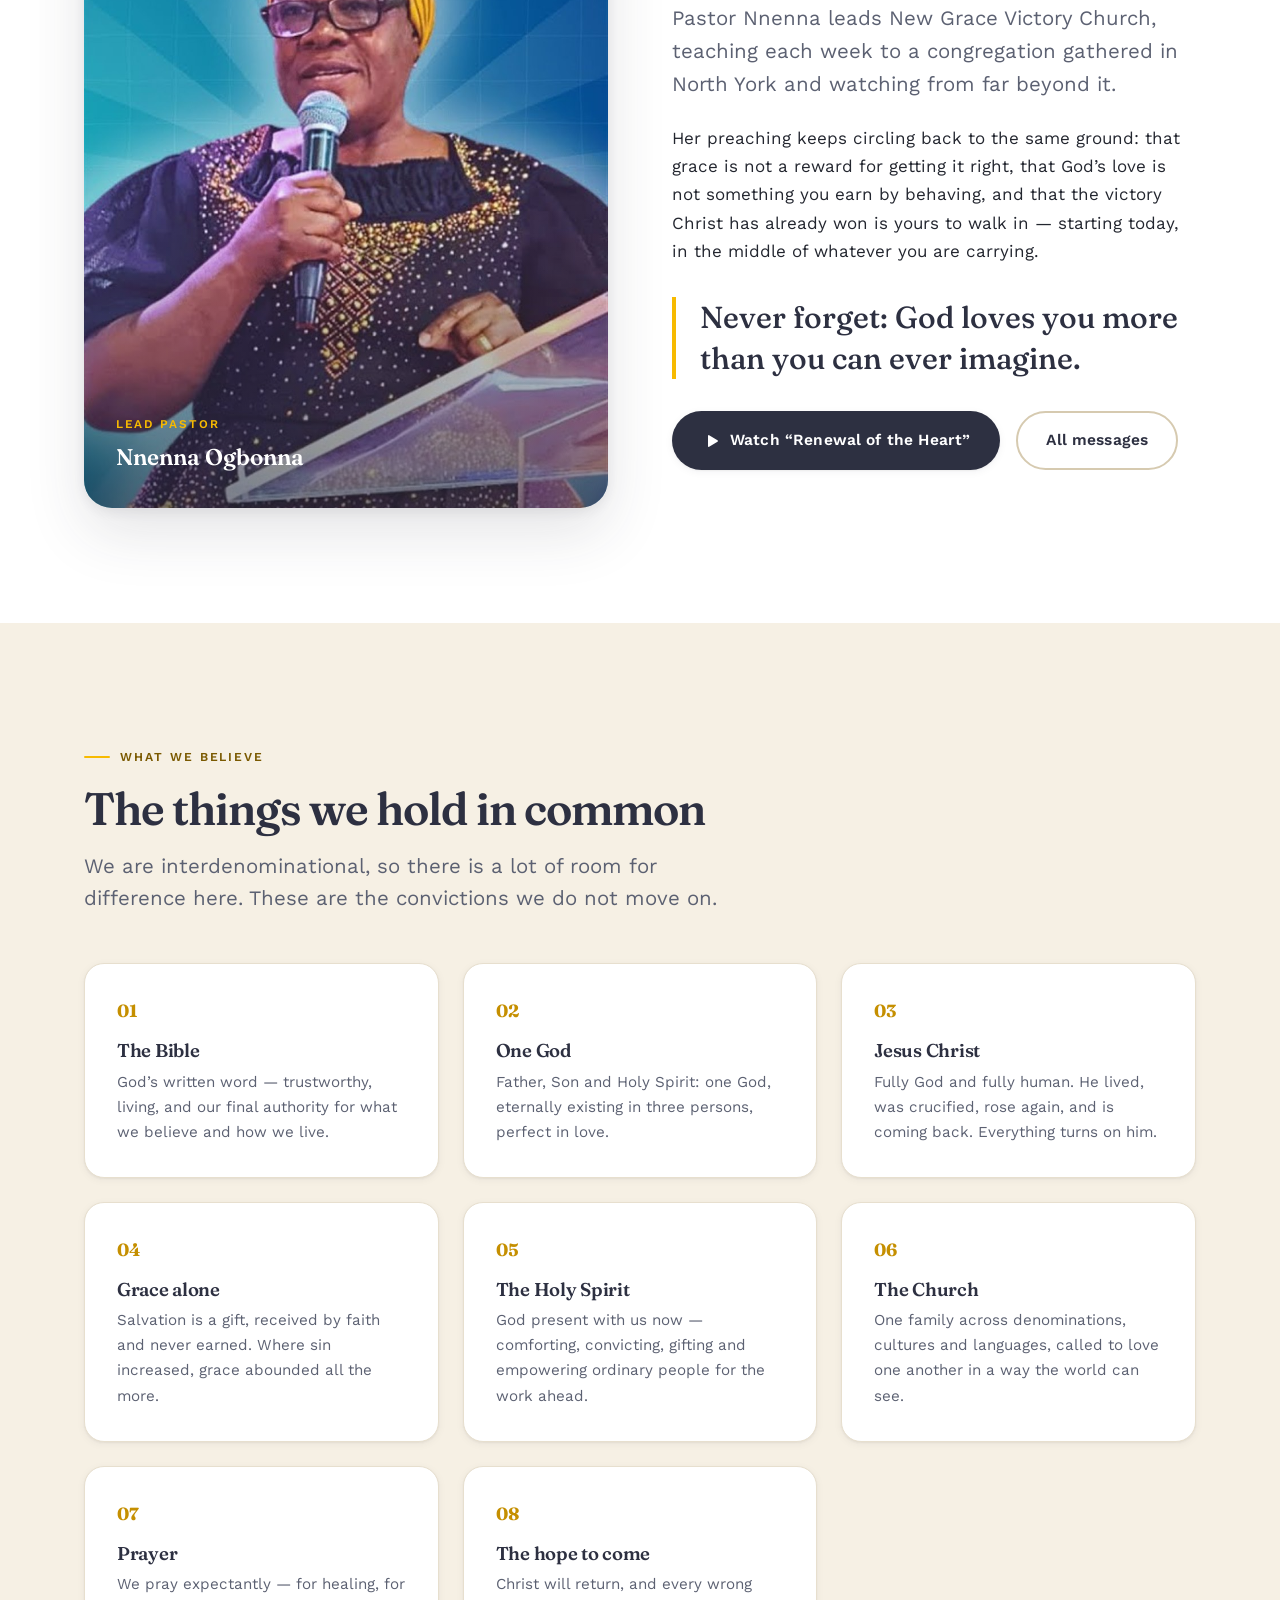
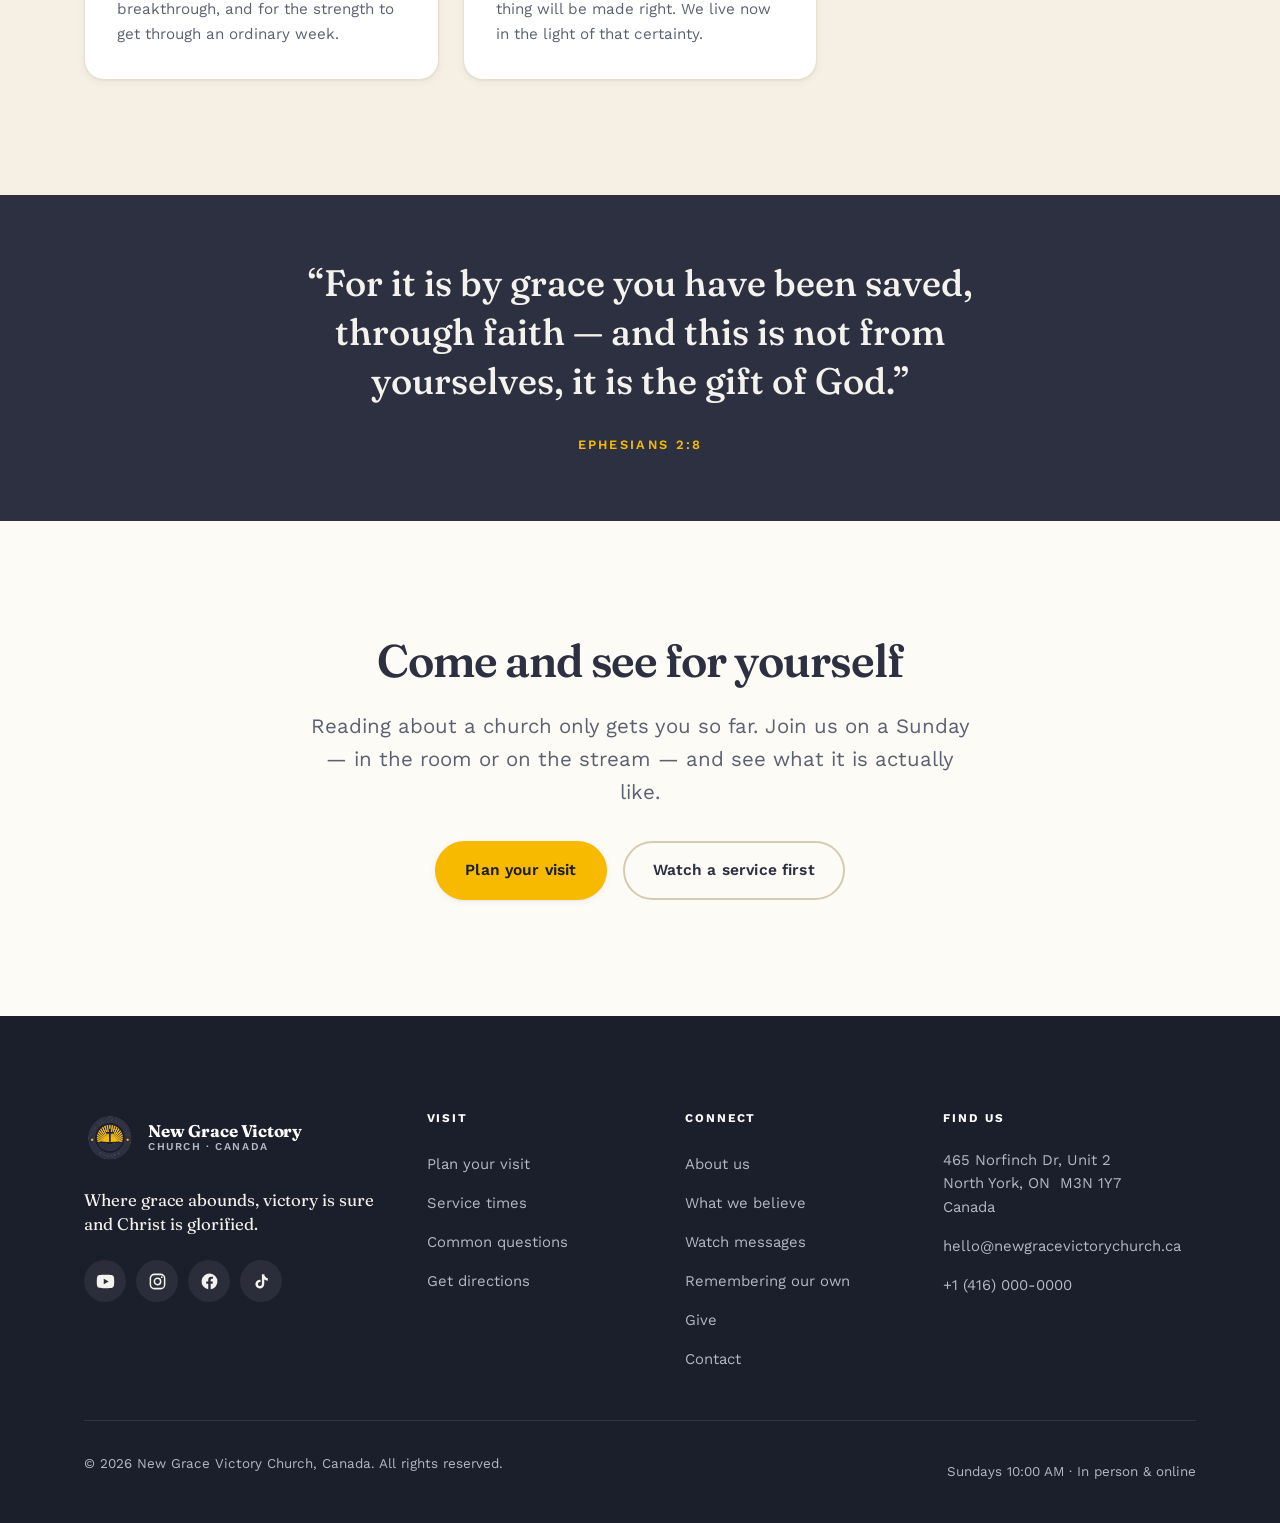
==== commit 273e54e4: "Add Remembering Our Own, with the Saylavy app in the page A church turns up for the first two weeks " ====
--- a/about.html
+++ b/about.html
@@ -48,6 +48,7 @@
         <li><a href="about.html" aria-current="page">About</a></li>
         <li><a href="sermons.html">Watch</a></li>
         <li><a href="visit.html">Visit</a></li>
+        <li><a href="remember.html">Remember</a></li>
         <li><a href="give.html">Give</a></li>
         <li><a href="contact.html">Contact</a></li>
         <li class="nav-mobile-cta"><a class="btn btn--gold" href="visit.html">Join us Sunday</a></li>
@@ -279,6 +280,7 @@
           <li><a href="about.html">About us</a></li>
           <li><a href="about.html#beliefs">What we believe</a></li>
           <li><a href="sermons.html">Watch messages</a></li>
+          <li><a href="remember.html">Remembering our own</a></li>
           <li><a href="give.html">Give</a></li>
           <li><a href="contact.html">Contact</a></li>
         </ul>
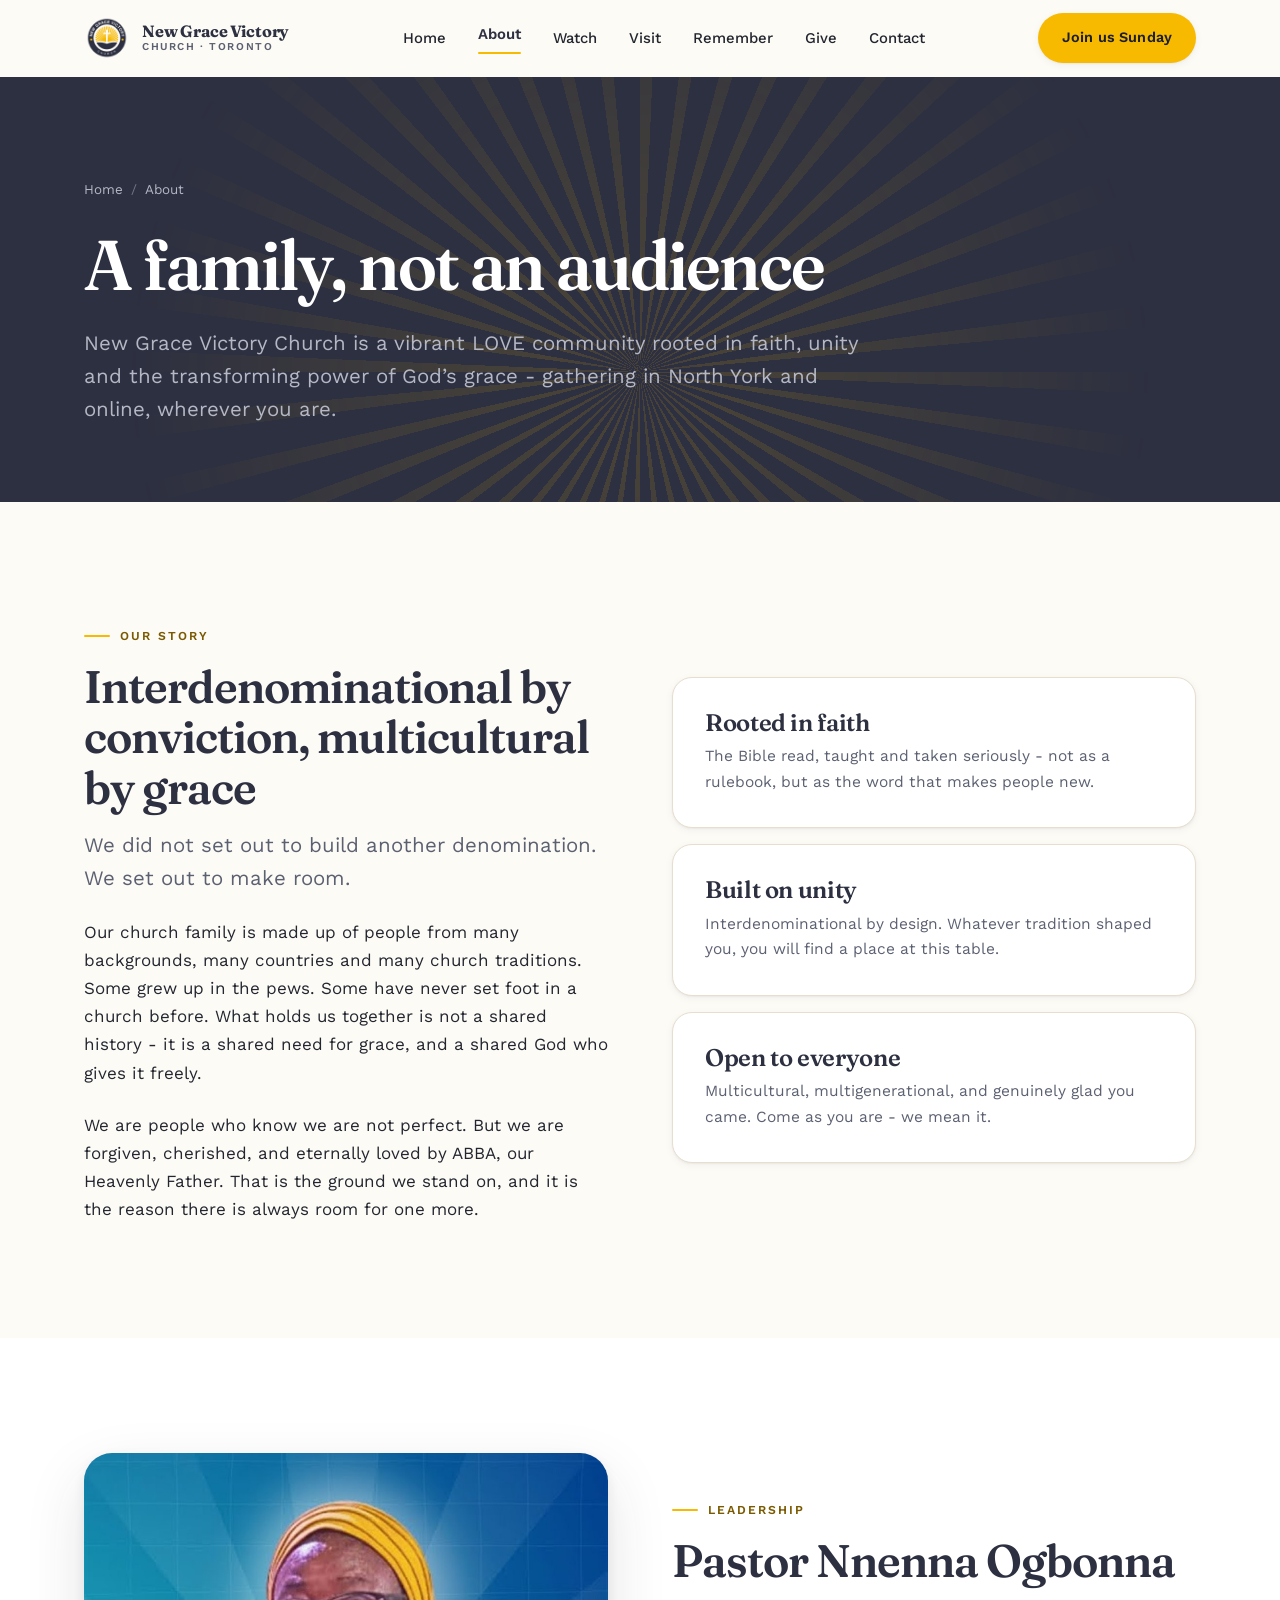
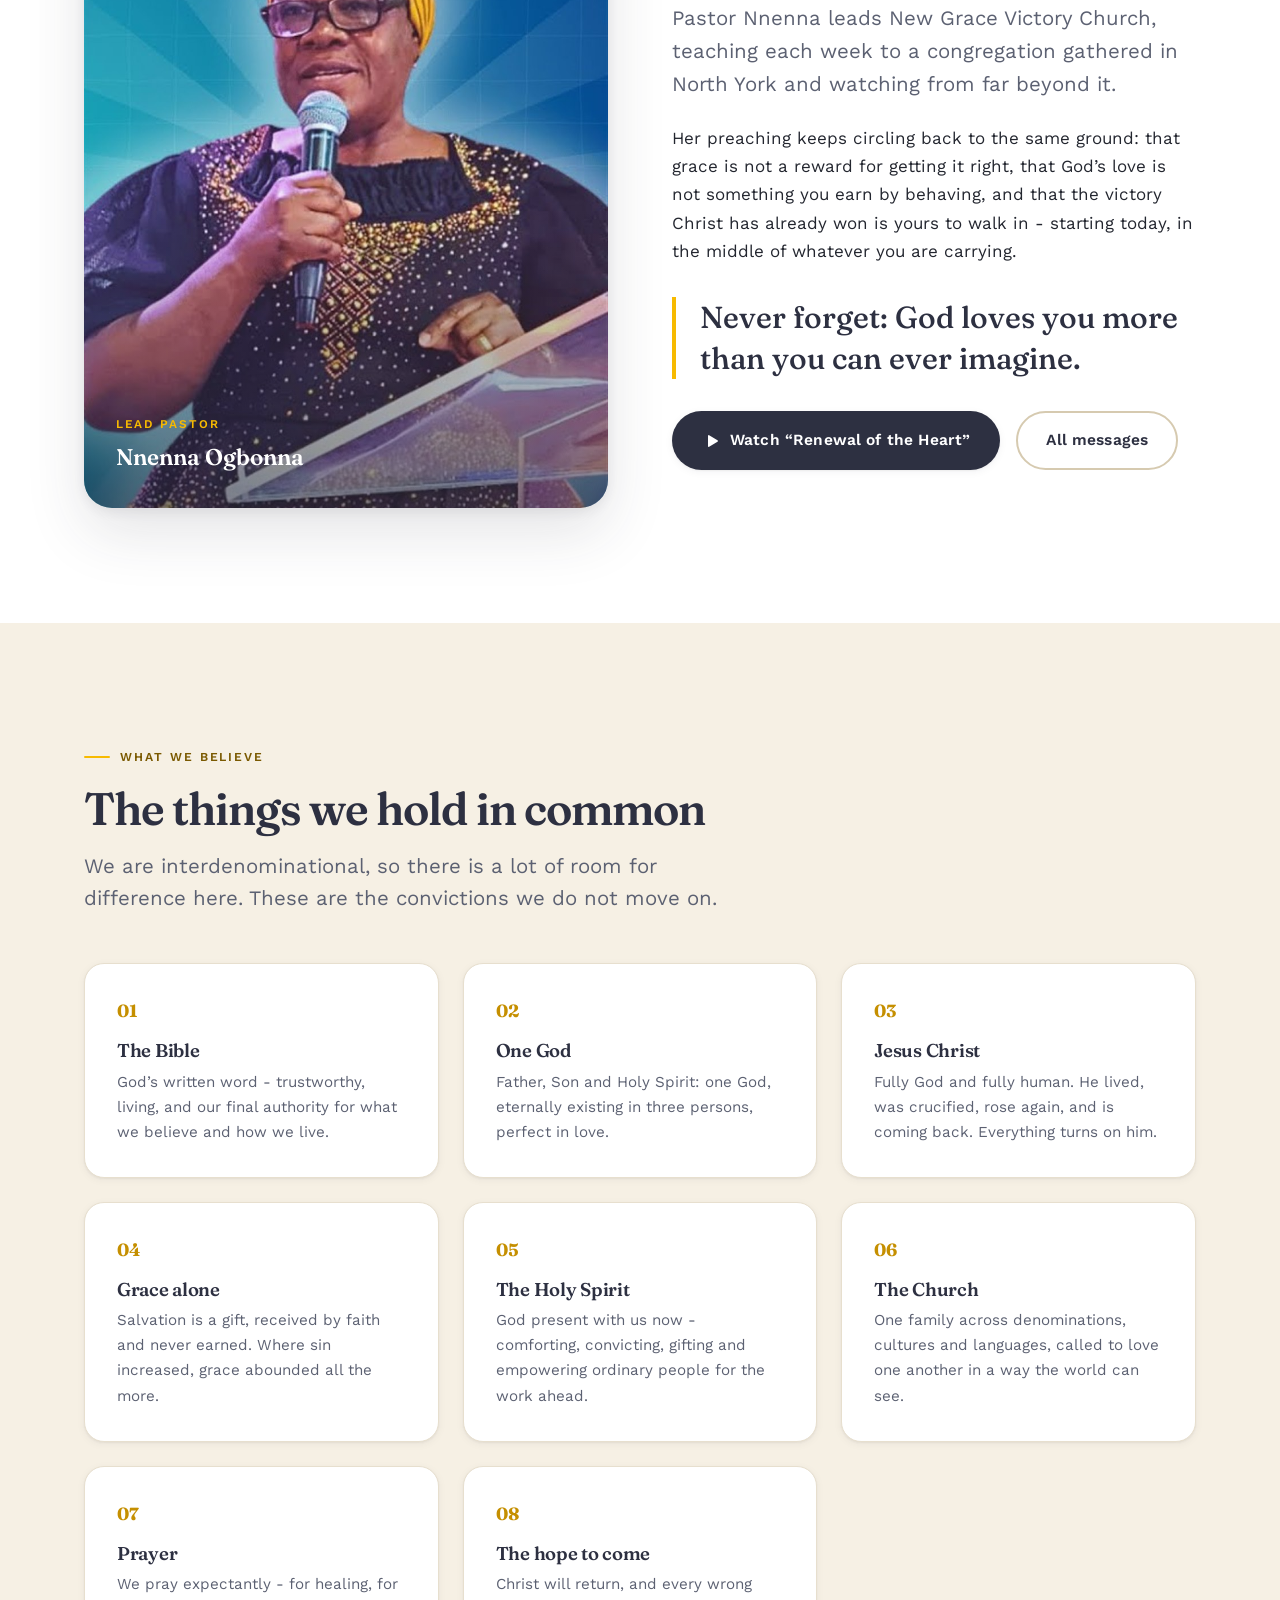
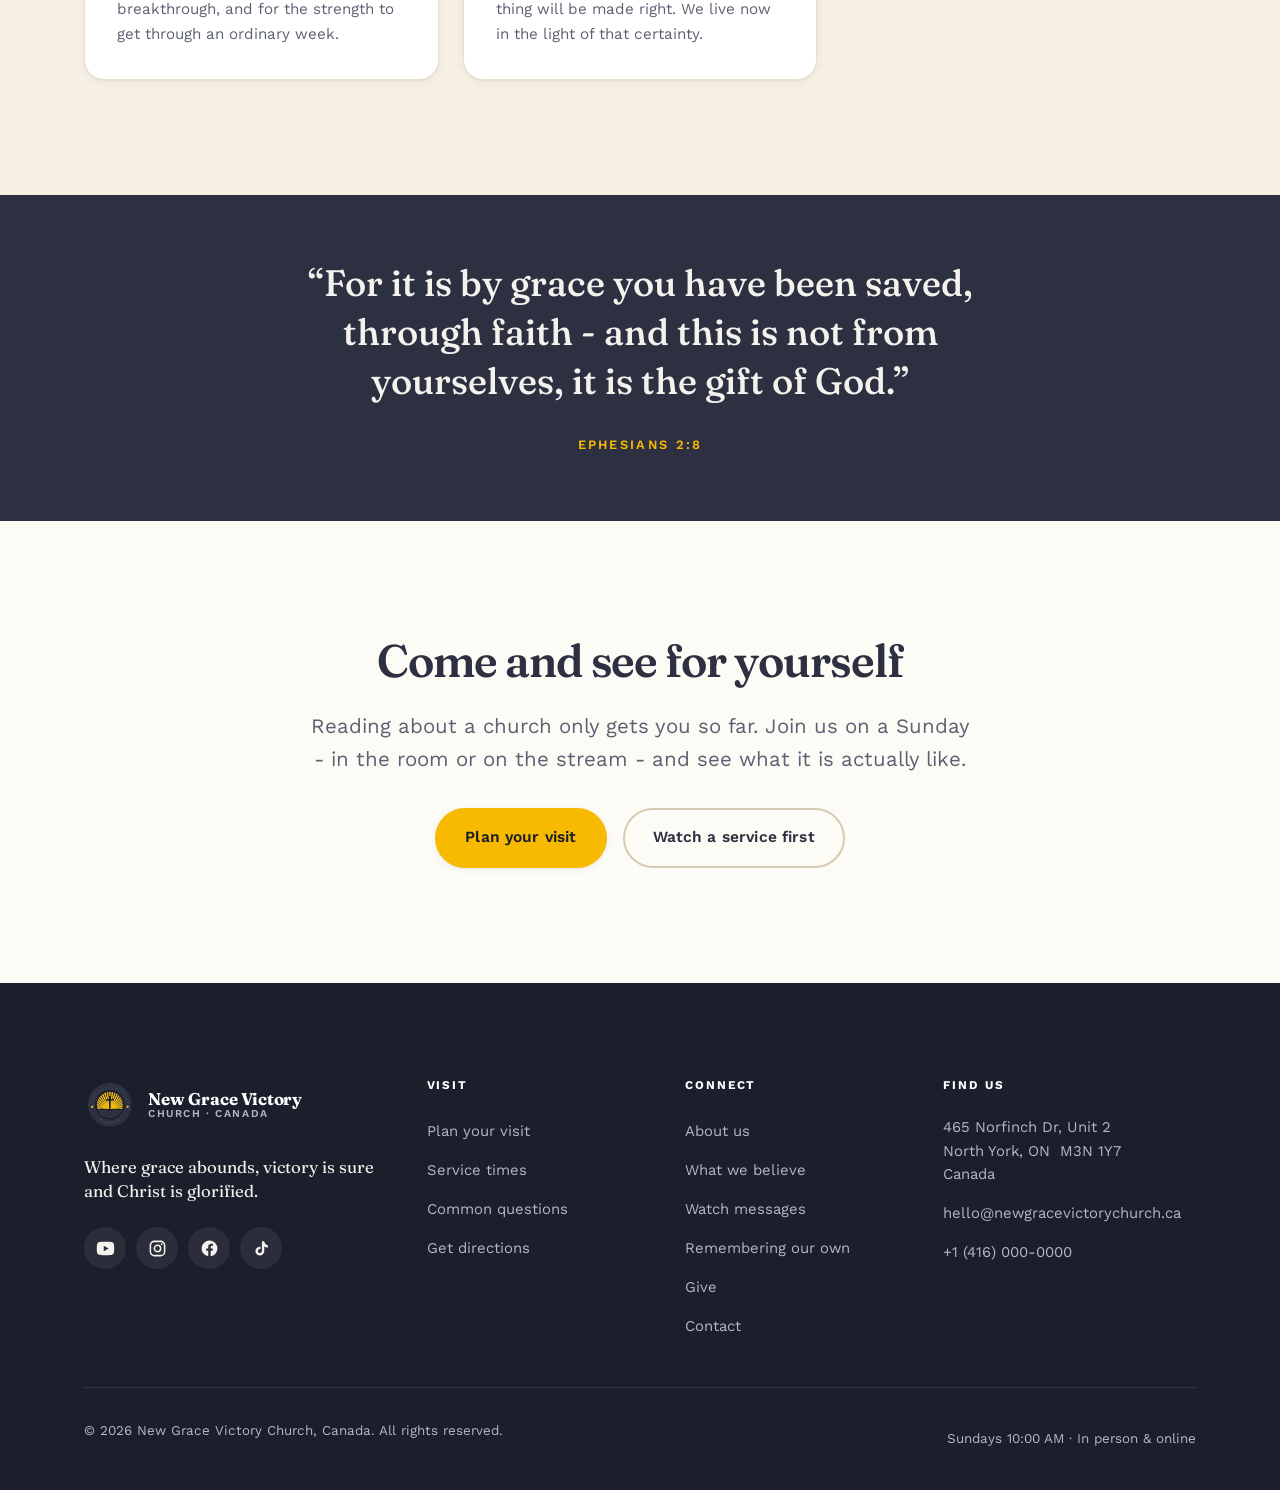
==== commit 3e857777: "Use short dashes everywhere All 90 em and en dashes across the HTML, README, CSS and JS comments rep" ====
--- a/about.html
+++ b/about.html
@@ -66,7 +66,7 @@
       <h1>A family, not an audience</h1>
       <p class="lede">
         New Grace Victory Church is a vibrant LOVE community rooted in faith, unity and
-        the transforming power of God&rsquo;s grace &mdash; gathering in North York and
+        the transforming power of God&rsquo;s grace - gathering in North York and
         online, wherever you are.
       </p>
     </div>
@@ -85,7 +85,7 @@
           <p class="mt-4">
             Our church family is made up of people from many backgrounds, many countries and
             many church traditions. Some grew up in the pews. Some have never set foot in a
-            church before. What holds us together is not a shared history &mdash; it is a
+            church before. What holds us together is not a shared history - it is a
             shared need for grace, and a shared God who gives it freely.
           </p>
           <p class="mt-4">
@@ -99,7 +99,7 @@
           <div class="grid" style="gap:var(--space-3)">
             <div class="card card--hover">
               <h3>Rooted in faith</h3>
-              <p>The Bible read, taught and taken seriously &mdash; not as a rulebook, but as the word that makes people new.</p>
+              <p>The Bible read, taught and taken seriously - not as a rulebook, but as the word that makes people new.</p>
             </div>
             <div class="card card--hover">
               <h3>Built on unity</h3>
@@ -107,7 +107,7 @@
             </div>
             <div class="card card--hover">
               <h3>Open to everyone</h3>
-              <p>Multicultural, multigenerational, and genuinely glad you came. Come as you are &mdash; we mean it.</p>
+              <p>Multicultural, multigenerational, and genuinely glad you came. Come as you are - we mean it.</p>
             </div>
           </div>
         </div>
@@ -129,7 +129,7 @@
           <p class="mt-4">
             Her preaching keeps circling back to the same ground: that grace is not a reward
             for getting it right, that God&rsquo;s love is not something you earn by behaving,
-            and that the victory Christ has already won is yours to walk in &mdash; starting today,
+            and that the victory Christ has already won is yours to walk in - starting today,
             in the middle of whatever you are carrying.
           </p>
           <blockquote class="pullquote mt-5">
@@ -172,7 +172,7 @@
       <div class="beliefs reveal" data-delay="1">
         <div class="belief">
           <h3>The Bible</h3>
-          <p>God&rsquo;s written word &mdash; trustworthy, living, and our final authority for what we believe and how we live.</p>
+          <p>God&rsquo;s written word - trustworthy, living, and our final authority for what we believe and how we live.</p>
         </div>
         <div class="belief">
           <h3>One God</h3>
@@ -188,7 +188,7 @@
         </div>
         <div class="belief">
           <h3>The Holy Spirit</h3>
-          <p>God present with us now &mdash; comforting, convicting, gifting and empowering ordinary people for the work ahead.</p>
+          <p>God present with us now - comforting, convicting, gifting and empowering ordinary people for the work ahead.</p>
         </div>
         <div class="belief">
           <h3>The Church</h3>
@@ -196,7 +196,7 @@
         </div>
         <div class="belief">
           <h3>Prayer</h3>
-          <p>We pray expectantly &mdash; for healing, for breakthrough, and for the strength to get through an ordinary week.</p>
+          <p>We pray expectantly - for healing, for breakthrough, and for the strength to get through an ordinary week.</p>
         </div>
         <div class="belief">
           <h3>The hope to come</h3>
@@ -211,7 +211,7 @@
     <div class="wrap">
       <div class="verse reveal">
         <blockquote>
-          &ldquo;For it is by grace you have been saved, through faith &mdash;
+          &ldquo;For it is by grace you have been saved, through faith -
           and this is not from yourselves, it is the gift of God.&rdquo;
         </blockquote>
         <cite>Ephesians 2:8</cite>
@@ -224,8 +224,8 @@
     <div class="wrap wrap--narrow text-center reveal">
       <h2>Come and see for yourself</h2>
       <p class="lede mt-4">
-        Reading about a church only gets you so far. Join us on a Sunday &mdash;
-        in the room or on the stream &mdash; and see what it is actually like.
+        Reading about a church only gets you so far. Join us on a Sunday -
+        in the room or on the stream - and see what it is actually like.
       </p>
       <div class="btn-row mt-5" style="justify-content:center">
         <a class="btn btn--gold" href="visit.html">Plan your visit</a>
